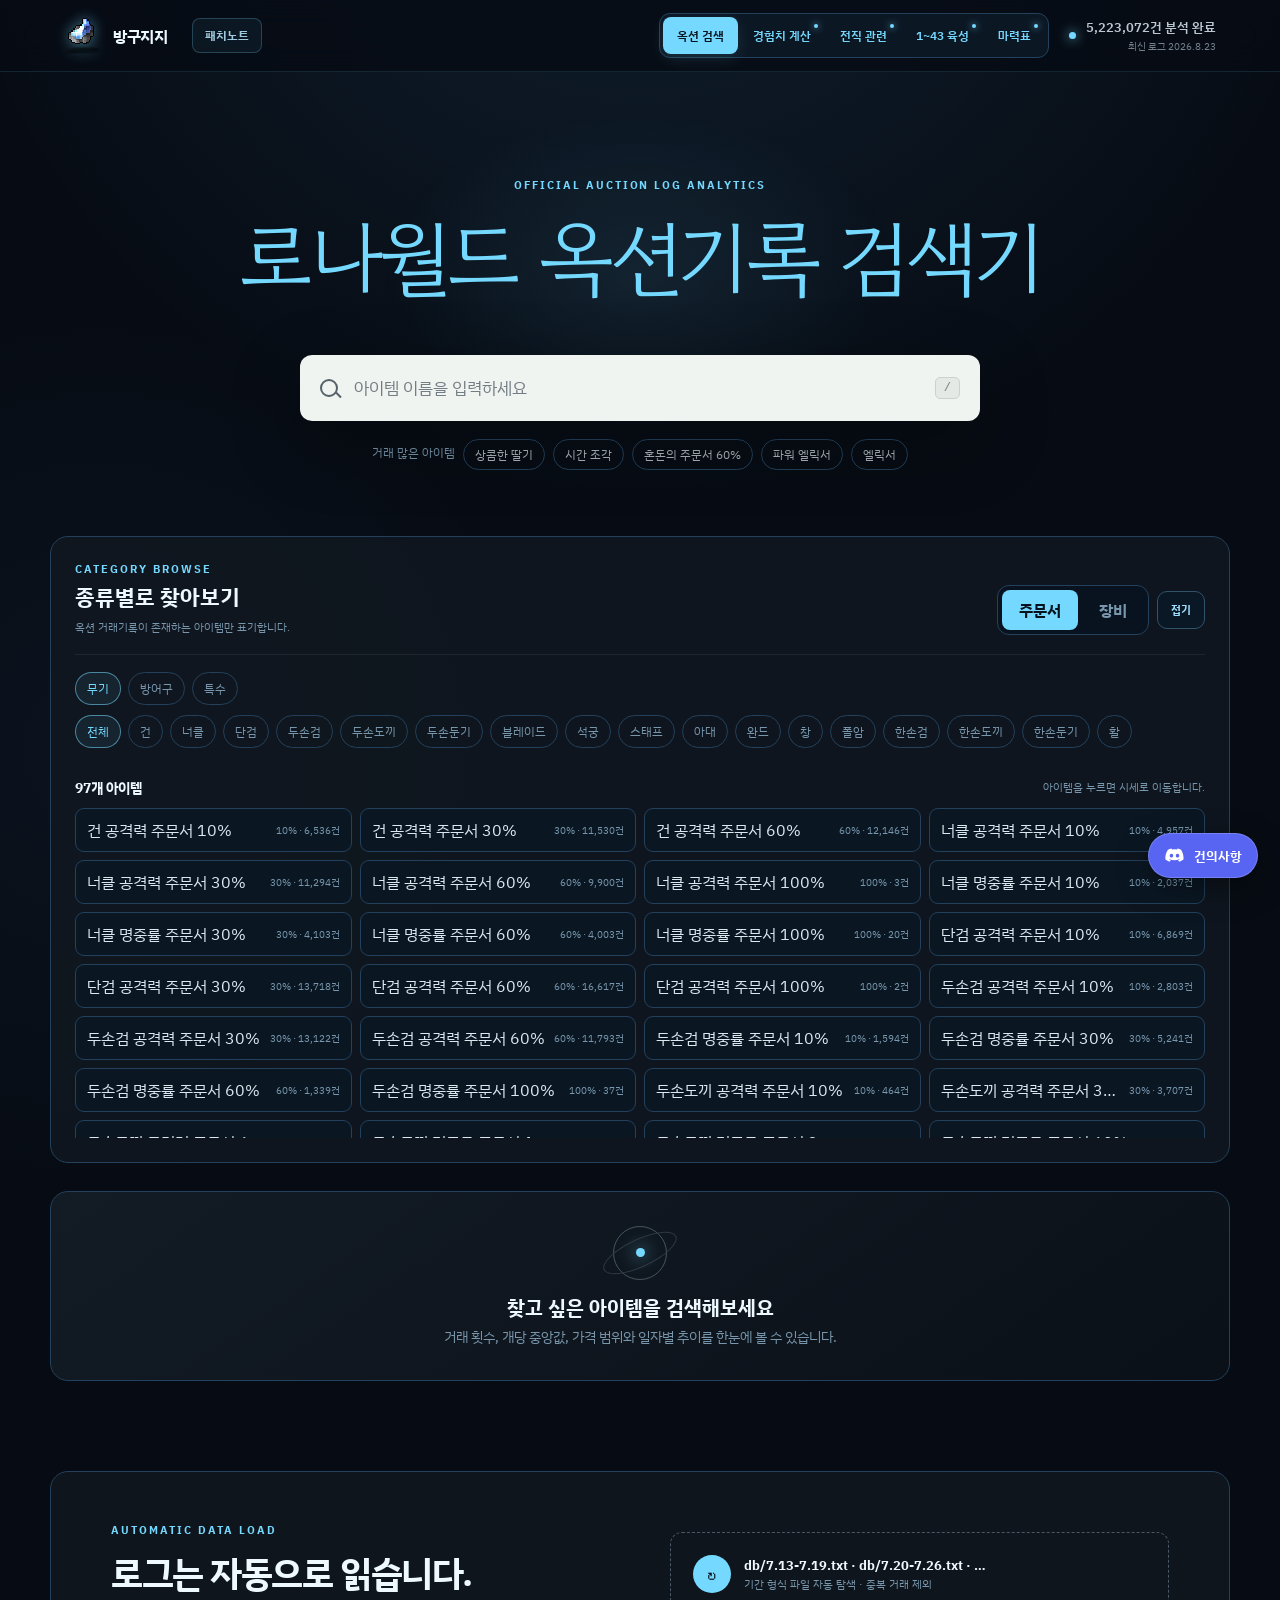
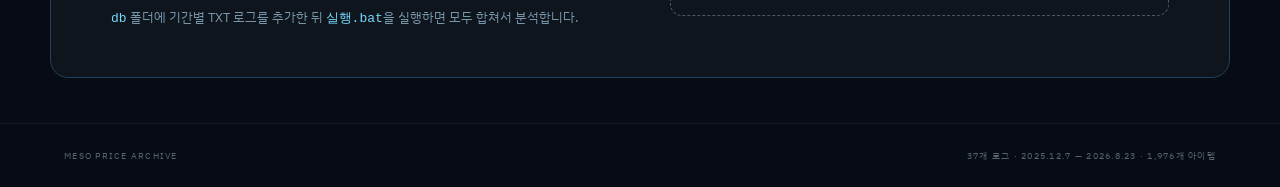
==== index.html @ f8b511a6 "Optimize auction UI for mobile" ====
﻿<!doctype html>
<html lang="ko">
  <head>
    <!-- Google tag (gtag.js) -->
    <script async src="https://www.googletagmanager.com/gtag/js?id=G-NYNKXT0ZE3"></script>
    <script>
      window.dataLayer = window.dataLayer || [];
      function gtag(){dataLayer.push(arguments);}
      gtag('js', new Date());
      gtag('config', 'G-NYNKXT0ZE3');
    </script>
    <meta charset="UTF-8" />
    <meta name="viewport" content="width=device-width, initial-scale=1.0" />
    <meta name="theme-color" content="#070c14" />
    <meta
      name="description"
      content="방구지지는 로나월드 공식 옥션 로그를 기반으로 아이템별 평균 시세, 거래량, 옵션별 거래 기록을 검색하는 로나월드 옥션 검색기입니다."
    />
    <title>방구지지 - 로나월드 옥션 시세 검색기</title>
    <link rel="canonical" href="https://rona-gg.com/" />
    <meta name="robots" content="index, follow" />
    <meta property="og:locale" content="ko_KR" />
    <meta property="og:type" content="website" />
    <meta property="og:site_name" content="방구지지" />
    <meta property="og:title" content="방구지지 - 로나월드 옥션 시세 검색기" />
    <meta property="og:description" content="로나월드 공식 옥션 로그 기반 아이템 시세·거래량·옵션별 거래 기록 검색" />
    <meta property="og:url" content="https://rona-gg.com/" />
    <meta property="og:image" content="https://rona-gg.com/assets/time-shard.png" />
    <meta name="twitter:card" content="summary" />
    <script type="application/ld+json">
      {"@context":"https://schema.org","@type":"WebSite","name":"방구지지","alternateName":"로나월드 옥션 검색기","url":"https://rona-gg.com/","description":"로나월드 공식 옥션 로그 기반 아이템 시세 및 거래 기록 검색기","inLanguage":"ko-KR"}
    </script>
    <link rel="icon" type="image/png" href="assets/time-shard.png" />
    <link rel="preconnect" href="https://fonts.googleapis.com" />
    <link rel="preconnect" href="https://fonts.gstatic.com" crossorigin />
    <link
      href="https://fonts.googleapis.com/css2?family=Gowun+Dodum&family=IBM+Plex+Sans+KR:wght@400;500;600;700&display=swap"
      rel="stylesheet"
    />
    <link rel="stylesheet" href="styles.css?v=20260828-2" />
    <link rel="stylesheet" href="mobile.css?v=20260828-1" />
  </head>
  <body>
    <header class="topbar">
      <a class="brand" href="./" aria-label="로나옥션검색기 홈">
        <span class="brand-mark"><img src="assets/time-shard.png" alt="시간조각" /></span>
        <span>방구지지</span>
      </a>
      <button class="mobile-menu-button" type="button" aria-label="메뉴 열기" aria-controls="mobileDrawer" aria-expanded="false">
        <span></span><span></span><span></span>
      </button>
      <a class="patch-link" href="patchnotes.html">패치노트</a>
      <div class="header-actions">
        <nav class="site-tabs" aria-label="주요 메뉴">
          <a class="header-link active" href="./" aria-current="page">옥션 검색</a>
          <a class="header-link featured" href="exp.html">경험치 계산</a>
          <a class="header-link featured" href="job.html">전직 관련</a>
          <a class="header-link featured" href="guide.html">1~43 육성</a>
          <a class="header-link featured" href="magic.html">마력표</a>
        </nav>
        <div class="data-status">
          <span class="status-dot"></span>
          <span class="status-copy">
            <strong id="headerStatus">데이터 준비 중</strong>
            <small id="headerLatest">최신 로그 확인 중</small>
          </span>
        </div>
      </div>
    </header>

    <div id="mobileMenuBackdrop" class="mobile-menu-backdrop" hidden></div>
    <aside id="mobileDrawer" class="mobile-drawer" aria-label="모바일 메뉴" aria-hidden="true">
      <div class="mobile-drawer-head">
        <a class="brand" href="./"><span class="brand-mark"><img src="assets/time-shard.png" alt="" /></span><span>방구지지</span></a>
        <button class="mobile-menu-close" type="button" aria-label="메뉴 닫기">×</button>
      </div>
      <nav class="mobile-drawer-nav" aria-label="주요 메뉴">
        <a class="active" href="./">옥션 검색</a>
        <a href="exp.html">경험치 계산</a>
        <a href="job.html">전직 관련</a>
        <a href="guide.html">1~43 육성</a>
        <a href="magic.html">마력표</a>
        <a href="patchnotes.html">패치노트</a>
      </nav>
    </aside>

    <main>
      <section class="hero">
        <p class="eyebrow">OFFICIAL AUCTION LOG ANALYTICS</p>
        <h1><em class="desktop-hero-title">로나월드 옥션기록 검색기</em><em class="mobile-hero-title">로나월드<br />옥션기록</em></h1>
        <div class="mobile-data-status" aria-live="polite">
          <span id="mobileHeaderStatus">데이터 준비 중</span>
          <i aria-hidden="true"></i>
          <span id="mobileHeaderLatest">최신 로그 확인 중</span>
        </div>
        <div class="search-shell">
          <label class="sr-only" for="searchInput">아이템 이름 검색</label>
          <span class="search-icon" aria-hidden="true"></span>
          <input
            id="searchInput"
            type="search"
            autocomplete="off"
            placeholder="아이템 이름을 입력하세요"
            disabled
          />
          <kbd>/</kbd>
          <div id="suggestions" class="suggestions" hidden></div>
        </div>

        <div id="popular" class="popular"></div>
      </section>

      <section id="catalogPanel" class="catalog-panel" hidden>
        <div class="catalog-heading">
          <div>
            <p class="eyebrow">CATEGORY BROWSE</p>
            <h2>종류별로 찾아보기</h2>
            <p class="catalog-source">옥션 거래기록이 존재하는 아이템만 표기합니다.</p>
          </div>
          <div class="catalog-heading-actions">
            <div class="catalog-tabs" role="tablist" aria-label="아이템 종류">
              <button type="button" class="active" data-catalog-mode="scroll" role="tab" aria-selected="true">주문서</button>
              <button type="button" data-catalog-mode="equipment" role="tab" aria-selected="false">장비</button>
            </div>
            <button id="catalogToggle" class="catalog-toggle" type="button" aria-expanded="true" aria-controls="catalogBody">접기</button>
          </div>
        </div>
        <div id="catalogBody">
          <div id="catalogPrimary" class="catalog-filters" aria-label="대분류"></div>
          <div id="catalogSecondary" class="catalog-filters catalog-secondary" aria-label="소분류"></div>
          <div id="catalogLevels" class="catalog-filters catalog-levels" aria-label="레벨 구간" hidden></div>
          <div class="catalog-result-heading">
            <strong id="catalogSummary"></strong>
            <span>아이템을 누르면 시세로 이동합니다.</span>
          </div>
          <div id="catalogItems" class="catalog-items"></div>
        </div>
      </section>

      <section id="emptyState" class="empty-panel">
        <div class="empty-orbit"><span></span></div>
        <h2>찾고 싶은 아이템을 검색해보세요</h2>
        <p>거래 횟수, 개당 중앙값, 가격 범위와 일자별 추이를 한눈에 볼 수 있습니다.</p>
      </section>

      <section id="result" class="result" hidden>
        <div id="resultStickySentinel" class="result-sticky-sentinel" aria-hidden="true"></div>
        <div class="result-heading">
          <div class="result-identity">
            <div id="itemIconWrap" class="item-icon-wrap" hidden>
              <img id="itemIcon" alt="" width="64" height="64" />
            </div>
            <div>
              <p class="eyebrow">SEARCH RESULT</p>
              <div class="result-title-row">
                <h2 id="itemName"></h2>
                <div id="itemInfo" class="item-info" hidden>
                  <button id="itemInfoButton" class="item-info-button" type="button" aria-expanded="false" aria-describedby="itemInfoTooltip">
                    정보 <span aria-hidden="true">ⓘ</span>
                  </button>
                  <article id="itemInfoTooltip" class="item-info-tooltip" role="tooltip"></article>
                </div>
              </div>
            </div>
          </div>
          <div class="sticky-search" role="search">
            <span class="search-icon" aria-hidden="true"></span>
            <input id="stickySearchInput" type="search" autocomplete="off" placeholder="다른 아이템 검색" aria-label="다른 아이템 검색" />
            <div id="stickySuggestions" class="sticky-suggestions" hidden></div>
          </div>
          <button id="copyButton" class="ghost-button" type="button">링크 복사</button>
        </div>

        <div class="stats-grid">
          <article class="stat-card featured">
            <span>최근 1주일 평균가</span>
            <div class="stat-value-row">
              <strong id="medianPrice">—</strong>
              <small id="weeklyComparison" class="comparison-badge" hidden></small>
            </div>
            <small>최근 7일 총 거래금액 ÷ 총수량<br />실제 수량을 반영한 개당 평균가</small>
          </article>
          <article class="stat-card">
            <span>전체 기간 평균가</span>
            <strong id="averagePrice">—</strong>
            <small id="averagePeriod">전체 로그 기간</small>
          </article>
          <article class="stat-card">
            <span>최저 — 최고</span>
            <strong id="priceRange">—</strong>
            <small>메소</small>
          </article>
          <article class="stat-card">
            <span>거래 기록</span>
            <strong id="tradeCount">—</strong>
            <small id="quantityTotal">—</small>
          </article>
          <article class="stat-card">
            <span>일평균 거래건수</span>
            <strong id="dailyAverage">—</strong>
            <small>최근 7일 기준</small>
          </article>
        </div>

        <article id="optionPanel" class="panel option-panel" hidden>
          <div class="panel-heading">
            <div>
              <h3>장비 옵션 필터</h3>
              <p>합마력·합공격력은 정확히 일치하거나 입력값 이상인 거래만 볼 수 있습니다.</p>
            </div>
            <button id="resetFilters" class="text-button" type="button">필터 초기화</button>
          </div>
          <div id="optionFilters" class="option-filters"></div>
          <p id="filterSummary" class="filter-summary"></p>
        </article>

        <div class="content-grid">
          <article id="chartPanel" class="panel chart-panel">
            <div class="panel-heading">
              <div>
                <h3>일자별 시세</h3>
                <div class="chart-legend">
                  <span class="price-legend">개당 중앙값</span>
                  <span class="count-legend">거래건수</span>
                </div>
              </div>
              <button id="chartToggle" class="text-button chart-toggle" type="button" aria-expanded="true" aria-controls="chartContent">접기</button>
            </div>
            <div id="chartContent" class="chart-content">
              <div class="chart-unit-label">가격 · 거래건수</div>
              <div class="chart-wrap">
                <canvas id="priceChart" aria-label="일자별 가격 추이 차트"></canvas>
                <div id="chartTooltip" class="chart-tooltip" hidden></div>
              </div>
            </div>
          </article>

          <article class="panel distribution-panel">
            <div class="panel-heading">
              <div>
                <h3>가격 분포</h3>
                <p>개당가 구간별 거래 수</p>
              </div>
            </div>
            <div id="distribution" class="distribution"></div>
          </article>
        </div>

        <article class="panel trades-panel">
          <div class="panel-heading">
            <div>
              <h3>최근 거래</h3>
              <p id="tradesCaption">최신 기록 50건</p>
            </div>
            <div class="trade-controls">
              <label class="sort-control">
                <span class="sr-only">거래내역 정렬</span>
                <select id="sortSelect" aria-label="거래내역 정렬">
                  <option value="newest">최신순</option>
                  <option value="oldest">오래된순</option>
                  <option value="price-high">가격 높은순</option>
                  <option value="price-low">가격 낮은순</option>
                </select>
              </label>
              <button id="unitToggle" class="unit-toggle" type="button" aria-pressed="false">한글 단위 OFF</button>
            </div>
          </div>
          <div class="table-wrap">
            <table>
              <thead>
                <tr><th>거래 시각</th><th>옵션</th><th>수량</th><th>총액</th><th>개당가</th></tr>
              </thead>
              <tbody id="tradeRows"></tbody>
            </table>
          </div>
          <nav id="tradePagination" class="trade-pagination" aria-label="거래내역 페이지" hidden></nav>
        </article>
      </section>

      <section class="upload-section">
        <div>
          <p class="eyebrow">AUTOMATIC DATA LOAD</p>
          <h2>로그는 자동으로 읽습니다.</h2>
          <p><code>db</code> 폴더에 기간별 TXT 로그를 추가한 뒤 <code>실행.bat</code>을 실행하면 모두 합쳐서 분석합니다.</p>
        </div>
        <div class="drop-zone static-log">
          <span class="upload-arrow">↻</span>
          <strong>db/7.13-7.19.txt · db/7.20-7.26.txt · …</strong>
          <small>기간 형식 파일 자동 탐색 · 중복 거래 제외</small>
        </div>
      </section>
    </main>

    <footer>
      <span>MESO PRICE ARCHIVE</span>
      <span id="footerMeta">공식 배포 로그 기반</span>
    </footer>

    <a class="discord-feedback" href="https://discord.com/users/681501120212107319" target="_blank" rel="noopener noreferrer" aria-label="디스코드로 건의사항 보내기">
      <svg viewBox="0 0 24 24" aria-hidden="true">
        <path d="M19.5 5.34A16.3 16.3 0 0 0 15.44 4l-.5 1.02a15.1 15.1 0 0 0-5.86 0L8.56 4A16.4 16.4 0 0 0 4.5 5.35C1.94 9.2 1.25 12.95 1.6 16.65a16.5 16.5 0 0 0 4.98 2.52l1.2-1.65a10.6 10.6 0 0 1-1.88-.9l.46-.36c3.63 1.68 7.56 1.68 11.15 0l.47.36c-.6.36-1.23.66-1.88.9l1.2 1.65a16.4 16.4 0 0 0 4.98-2.52c.42-4.29-.73-8-2.78-11.31ZM8.52 14.4c-1.09 0-1.98-1-1.98-2.22 0-1.23.87-2.23 1.98-2.23 1.12 0 2 1.01 1.98 2.23 0 1.22-.88 2.22-1.98 2.22Zm6.96 0c-1.09 0-1.98-1-1.98-2.22 0-1.23.87-2.23 1.98-2.23 1.12 0 2 1.01 1.98 2.23 0 1.22-.86 2.22-1.98 2.22Z"/>
      </svg>
      <span>건의사항</span>
    </a>

    <div id="toast" class="toast" role="status" aria-live="polite"></div>
    <script src="app.js?v=20260828-5"></script>
  </body>
</html>
---- styles.css ----
﻿:root {
  --bg: #070c14;
  --surface: #0c1724;
  --surface-2: #112337;
  --line: #23415c;
  --muted: #7897ad;
  --text: #eef8ff;
  --accent: #75d9ff;
  --accent-soft: rgba(117, 217, 255, 0.12);
  --orange: #ff9a62;
  font-family: "IBM Plex Sans KR", sans-serif;
  color: var(--text);
  background: var(--bg);
}

* { box-sizing: border-box; }
html { scroll-behavior: smooth; }
body {
  margin: 0;
  min-width: 320px;
  color: var(--text);
  background:
    radial-gradient(circle at 50% -12%, rgba(87, 181, 255, .12), transparent 34%),
    radial-gradient(circle at 8% 42%, rgba(72, 133, 205, .055), transparent 28%),
    var(--bg);
}
button, input { font: inherit; }
button { color: inherit; }
.sr-only { position: absolute; width: 1px; height: 1px; padding: 0; margin: -1px; overflow: hidden; clip: rect(0,0,0,0); white-space: nowrap; border: 0; }

.topbar {
  height: 72px;
  display: flex;
  align-items: center;
  justify-content: space-between;
  padding: 0 clamp(24px, 5vw, 72px);
  border-bottom: 1px solid rgba(117,217,255,.12);
  background: rgba(7,12,20,.82);
  backdrop-filter: blur(14px);
}
.brand { display: flex; gap: 11px; align-items: center; color: inherit; text-decoration: none; font-weight: 700; letter-spacing: -.02em; }
.brand-mark { display: grid; place-items: center; width: 38px; height: 38px; }
.brand-mark img { display: block; width: 36px; height: 36px; object-fit: contain; image-rendering: pixelated; filter: drop-shadow(0 0 7px rgba(117,217,255,.48)); }
.patch-link { margin-right: auto; margin-left: 24px; padding: 8px 12px; color: #9fc9dc; border: 1px solid rgba(117,217,255,.24); border-radius: 8px; background: rgba(117,217,255,.055); text-decoration: none; font-size: 12px; font-weight: 700; transition: .18s ease; }
.patch-link:hover, .patch-link.active { color: #06131d; border-color: var(--accent); background: var(--accent); box-shadow: 0 0 18px rgba(117,217,255,.14); }
.header-actions { display: flex; align-items: center; gap: 20px; }
.site-tabs { display: flex; align-items: center; gap: 3px; padding: 4px; background: #0c1724; border: 1px solid var(--line); border-radius: 11px; }
.header-link { position: relative; padding: 9px 13px; color: #9ba8b2; border-radius: 7px; text-decoration: none; font-size: 12px; font-weight: 600; transition: .18s ease; }
.header-link:hover { color: var(--text); background: #1a242d; }
.header-link.active { color: #06131d; background: var(--accent); box-shadow: 0 0 0 1px var(--accent), 0 5px 16px rgba(117,217,255,.14); }
.header-link.featured:not(.active) { color: var(--accent); }
.header-link.featured:not(.active)::after { content: ""; position: absolute; top: 6px; right: 6px; width: 4px; height: 4px; background: var(--accent); border-radius: 50%; box-shadow: 0 0 7px var(--accent); }
.data-status { display: flex; gap: 10px; align-items: center; color: var(--muted); font-size: 13px; }
.status-dot { width: 7px; height: 7px; background: var(--accent); border-radius: 50%; box-shadow: 0 0 12px var(--accent); }
.status-copy { display: flex; flex-direction: column; gap: 3px; text-align: right; }
.status-copy strong { color: #bdc7cf; font-size: 13px; font-weight: 600; }
.status-copy small { color: #75828d; font-size: 10px; }

main { width: min(1180px, calc(100% - 40px)); margin: 0 auto; }
.hero { position: relative; padding: 105px 0 84px; text-align: center; }
.hero::before {
  content: "";
  position: absolute;
  width: 540px; height: 340px;
  left: 50%; top: 30px;
  transform: translateX(-50%);
  background: radial-gradient(ellipse, rgba(117,217,255,.085), transparent 68%);
  pointer-events: none;
}
.eyebrow { margin: 0 0 18px; color: var(--accent); font-size: 11px; font-weight: 700; letter-spacing: .18em; }
h1 { position: relative; margin: 0; font-family: "Gowun Dodum", sans-serif; font-size: clamp(46px, 7vw, 82px); font-weight: 400; line-height: 1.12; letter-spacing: -.055em; }
h1 em { color: var(--accent); font-style: normal; }
.hero-copy { margin: 27px 0 36px; color: #a6b0b9; font-size: 16px; line-height: 1.8; }
.search-shell { position: relative; display: flex; align-items: center; width: min(680px, 100%); height: 66px; margin: 52px auto 0; padding: 0 18px; background: #f0f4f1; border: 2px solid transparent; border-radius: 12px; box-shadow: 0 22px 70px rgba(0,0,0,.3); z-index: 4; }
.search-shell:focus-within { border-color: var(--accent); }
.search-icon { width: 18px; height: 18px; margin-right: 14px; border: 2px solid #56616a; border-radius: 50%; }
.search-icon::after { content:""; display:block; width: 7px; height:2px; background:#56616a; transform: translate(13px,13px) rotate(45deg); }
.search-shell input { flex: 1; min-width: 0; border: 0; outline: 0; background: transparent; color: #10161c; font-size: 17px; }
.search-shell input::placeholder { color: #737d84; }
kbd { padding: 3px 8px; border: 1px solid #cbd1ce; border-radius: 5px; color: #778079; background: #e4e9e5; font-size: 12px; }
.suggestions { position: absolute; top: 72px; left: 0; right: 0; padding: 8px; max-height: 330px; overflow-y: auto; text-align: left; color: var(--text); background: #102235; border: 1px solid var(--line); border-radius: 12px; box-shadow: 0 24px 50px rgba(0,0,0,.45); }
.suggestion { display: flex; align-items: center; justify-content: space-between; width: 100%; padding: 13px 14px; border: 0; border-radius: 8px; background: transparent; text-align: left; cursor: pointer; }
.suggestion:hover, .suggestion.active { color: #06131d; background: var(--accent); }
.suggestion small { color: var(--muted); }
.suggestion:hover small, .suggestion.active small { color: #315469; }
.popular { display: flex; justify-content: center; flex-wrap: wrap; gap: 8px; margin-top: 18px; }
.popular span { color: var(--muted); font-size: 12px; line-height: 28px; }
.chip { padding: 6px 11px; border: 1px solid var(--line); border-radius: 99px; color: #aeb7bf; background: transparent; font-size: 12px; cursor: pointer; }
.chip:hover { border-color: #596876; color: var(--text); }
.catalog-panel { margin: -18px 0 28px; padding: 24px; border: 1px solid var(--line); border-radius: 18px; background: rgba(16,24,32,.82); }
.catalog-panel[hidden] { display: none; }
.catalog-heading { display: flex; align-items: end; justify-content: space-between; gap: 18px; }
.catalog-heading .eyebrow { margin: 0 0 5px; }
.catalog-heading h2 { margin: 0; font-size: 22px; }
.catalog-heading-actions { display: flex; align-items: center; gap: 8px; }
.catalog-source { margin: 7px 0 0; color: var(--muted); font-size: 11px; }
.catalog-source a { color: #aeb8c2; }
.catalog-source a:hover { color: var(--accent); }
.catalog-tabs { display: inline-flex; gap: 4px; padding: 4px; border: 1px solid var(--line); border-radius: 12px; background: #08131f; }
.catalog-tabs button, .catalog-filters button { color: var(--muted); background: transparent; border: 1px solid transparent; cursor: pointer; }
.catalog-tabs button { padding: 8px 16px; border-radius: 8px; font-weight: 700; }
.catalog-tabs button.active { color: #06131d; background: var(--accent); }
.catalog-toggle { padding: 10px 13px; color: #9fdfff; border: 1px solid #31536b; border-radius: 10px; background: #091824; cursor: pointer; font-size: 11px; font-weight: 800; }
.catalog-toggle:hover { color: #06131d; border-color: var(--accent); background: var(--accent); }
#catalogBody[hidden] { display: none; }
.catalog-filters { display: flex; flex-wrap: wrap; gap: 7px; margin-top: 19px; padding-top: 17px; border-top: 1px solid rgba(255,255,255,.07); }
.catalog-secondary, .catalog-levels { margin-top: 10px; padding-top: 0; border-top: 0; }
.catalog-filters button { padding: 7px 11px; border-color: var(--line); border-radius: 999px; font-size: 12px; }
.catalog-filters button:hover, .catalog-filters button.active { color: var(--accent); border-color: rgba(117,217,255,.55); background: rgba(117,217,255,.07); }

#catalogLevels button[data-catalog-value="120"] {
  color: #ffd166;
  border-color: rgba(255, 209, 102, .72);
  background: rgba(255, 209, 102, .1);
  box-shadow: 0 0 18px rgba(255, 209, 102, .08);
  font-weight: 700;
}
#catalogLevels button[data-catalog-value="120"]:hover,
#catalogLevels button[data-catalog-value="120"].active {
  color: #08111c;
  border-color: #ffd166;
  background: #ffd166;
  box-shadow: 0 0 22px rgba(255, 209, 102, .22);
}
.catalog-result-heading { display: flex; align-items: center; justify-content: space-between; gap: 12px; margin-top: 20px; }
.catalog-result-heading strong { font-size: 14px; }
.catalog-result-heading span { color: var(--muted); font-size: 11px; }
.catalog-items { display: grid; grid-template-columns: repeat(4, minmax(0, 1fr)); gap: 8px; max-height: 330px; margin-top: 11px; overflow-y: auto; }
.catalog-item { display: flex; align-items: center; justify-content: space-between; gap: 8px; min-width: 0; padding: 10px 11px; color: #dce7ef; background: #0a1723; border: 1px solid var(--line); border-radius: 9px; text-align: left; cursor: pointer; }
.catalog-item:hover { color: var(--accent); border-color: #465667; }
.catalog-item span { overflow: hidden; text-overflow: ellipsis; white-space: nowrap; }
.catalog-item small { flex: 0 0 auto; color: var(--muted); font-size: 10px; }

.empty-panel { position: relative; display: flex; flex-direction: column; align-items: center; justify-content: center; min-height: 190px; padding: 28px; overflow: hidden; text-align: center; border: 1px solid var(--line); border-radius: 18px; background: linear-gradient(145deg, rgba(23,33,43,.72), rgba(15,21,28,.5)); }
.empty-panel[hidden] { display: none; }
.empty-panel h2 { margin: 14px 0 6px; font-size: 20px; }
.empty-panel p { margin: 0; color: var(--muted); font-size: 14px; }
.empty-orbit { display: grid; place-items: center; width: 54px; height: 54px; border: 1px solid #465360; border-radius: 50%; }
.empty-orbit::before { content:""; position:absolute; width: 78px; height: 26px; border: 1px solid #2e3944; border-radius: 50%; transform: rotate(-25deg); }
.empty-orbit span { width: 9px; height: 9px; border-radius: 50%; background: var(--accent); box-shadow: 0 0 18px var(--accent); }

.result { padding-top: 15px; }
.result-sticky-sentinel { width: 1px; height: 1px; }
.result-heading { position: sticky; z-index: 24; top: 0; display: flex; align-items: center; justify-content: space-between; margin: 0 -18px 24px; padding: 14px 18px; border-bottom: 1px solid rgba(117,217,255,.2); background: rgba(7,12,20,.94); box-shadow: 0 12px 26px rgba(0,0,0,.22); backdrop-filter: blur(16px); }
.result-identity { display: flex; align-items: center; gap: 16px; min-width: 0; }
.item-icon-wrap { flex: 0 0 auto; width: 76px; height: 76px; padding: 6px; border: 1px solid var(--line); border-radius: 14px; background: radial-gradient(circle, rgba(117,217,255,.1), transparent 68%), var(--surface); }
.item-icon-wrap img { display: block; width: 100%; height: 100%; image-rendering: pixelated; object-fit: contain; }
.result-heading .eyebrow { margin-bottom: 8px; }
.result-title-row { display: flex; align-items: center; gap: 13px; min-width: 0; }
.result-heading h2 { margin: 0; font-size: clamp(28px, 4vw, 42px); letter-spacing: -.04em; }
.sticky-search { position: relative; display: none; flex: 1 1 360px; max-width: 390px; height: 42px; margin-left: auto; padding: 0 15px; align-items: center; gap: 11px; border: 1px solid #31536b; border-radius: 10px; background: #f3f6f5; }
.result-heading.is-stuck .sticky-search { display: flex; margin-right: 16px; }
.sticky-search .search-icon { flex: 0 0 auto; border-color: #526572; }
.sticky-search input { width: 100%; min-width: 0; color: #111b22; border: 0; outline: 0; background: transparent; font-size: 14px; font-weight: 600; }
.sticky-search input::placeholder { color: #6d7b84; }
.sticky-suggestions { position: absolute; z-index: 40; top: calc(100% + 7px); right: 0; left: 0; overflow: hidden; border: 1px solid #31536b; border-radius: 10px; background: #0b1723; box-shadow: 0 18px 40px rgba(0,0,0,.45); }
.sticky-suggestions .suggestion { width: 100%; }
.item-info { position: relative; flex: 0 0 auto; }
.item-info-button { display: inline-flex; align-items: center; gap: 5px; padding: 7px 10px; border: 1px solid #344451; border-radius: 999px; color: #9fb0bc; background: #111a22; cursor: help; font: inherit; font-size: 11px; font-weight: 700; }
.item-info-button span { color: var(--accent); font-size: 13px; }
.item-info-button:hover, .item-info-button:focus-visible, .item-info.is-open .item-info-button { border-color: rgba(117,217,255,.65); color: #f2f6f8; outline: none; background: rgba(117,217,255,.08); }
.item-info-tooltip { position: absolute; z-index: 30; top: calc(100% + 12px); left: 0; width: min(330px, calc(100vw - 42px)); padding: 18px; border: 1px solid #3a4a56; border-radius: 14px; color: #ecf2f5; background: linear-gradient(155deg, #17232d, #0b1926 72%); box-shadow: 0 22px 55px rgba(0,0,0,.55), inset 0 1px rgba(255,255,255,.04); opacity: 0; visibility: hidden; transform: translateY(-4px); transition: opacity .16s ease, transform .16s ease, visibility .16s; pointer-events: none; }
.item-info-tooltip::before { content: ""; position: absolute; top: -7px; left: 22px; width: 12px; height: 12px; border-left: 1px solid #3a4a56; border-top: 1px solid #3a4a56; background: #17232d; transform: rotate(45deg); }
.item-info:hover .item-info-tooltip, .item-info:focus-within .item-info-tooltip, .item-info.is-open .item-info-tooltip { opacity: 1; visibility: visible; transform: translateY(0); pointer-events: auto; }
.item-tooltip-head { display: flex; align-items: start; justify-content: space-between; gap: 12px; padding-bottom: 14px; }
.item-tooltip-head small { display: block; margin-bottom: 5px; color: var(--accent); font-size: 9px; font-weight: 800; letter-spacing: .14em; }
.item-tooltip-head strong { display: block; font-size: 18px; line-height: 1.25; }
.item-tooltip-level { padding: 4px 7px; border-radius: 6px; color: #091015; background: var(--accent); font-size: 11px; font-weight: 900; white-space: nowrap; }
.item-info-tooltip dl { margin: 0; }
.item-info-tooltip dl > div { display: flex; align-items: center; justify-content: space-between; gap: 18px; padding: 5px 0; }
.item-info-tooltip dt { color: #82919c; font-size: 12px; }
.item-info-tooltip dd { margin: 0; color: #e9eef1; font-size: 12px; font-weight: 700; text-align: right; }
.item-tooltip-divider { display: flex; align-items: center; gap: 10px; margin: 11px 0 6px; color: #b9c5cc; font-size: 10px; font-weight: 800; }
.item-tooltip-divider::before, .item-tooltip-divider::after { content: ""; height: 1px; background: #2b3944; }
.item-tooltip-divider::before { width: 10px; }
.item-tooltip-divider::after { flex: 1; }
.item-tooltip-stats dd { color: var(--accent); }
.item-tooltip-empty { margin: 10px 0; color: #81909a; font-size: 12px; }
.item-tooltip-source { margin: 13px 0 0; padding-top: 11px; border-top: 1px solid #26343e; color: #64737e; font-size: 9px; line-height: 1.45; }
.ghost-button, .text-button { border: 0; background: transparent; cursor: pointer; }
.ghost-button { display: inline-flex; align-items: center; justify-content: center; min-height: 42px; padding: 0 14px; border: 1px solid var(--line); border-radius: 8px; color: #bac3ca; font-size: 12px; }
.ghost-button:hover { border-color: var(--accent); color: var(--accent); }
.stats-grid { display: grid; grid-template-columns: repeat(5, 1fr); gap: 12px; }
.stat-card { min-width: 0; padding: 22px; border: 1px solid var(--line); border-radius: 14px; background: var(--surface); }
.stat-card span { display: block; margin-bottom: 17px; color: var(--muted); font-size: 12px; }
.stat-card strong { display: block; overflow: hidden; text-overflow: ellipsis; font-size: clamp(19px, 2.4vw, 30px); letter-spacing: -.045em; white-space: nowrap; }
.stat-card small { display: block; margin-top: 5px; color: #65717c; font-size: 11px; line-height: 1.45; }
.stat-value-row { min-width: 0; }
.stat-value-row .comparison-badge { display: inline-block; margin: 6px 0 0; padding: 4px 7px; border-radius: 6px; font-size: 10px; font-weight: 700; white-space: nowrap; }
.comparison-badge.up { color: #ff705a; background: rgba(255, 112, 90, .12); }
.comparison-badge.down { color: #55aaff; background: rgba(80, 160, 255, .12); }
.comparison-badge.same { color: #aeb7bf; background: rgba(174, 183, 191, .1); }
.stat-card.featured { border-color: rgba(117,217,255,.33); background: var(--accent-soft); }
.stat-card.featured strong { color: var(--accent); }
.content-grid { display: grid; grid-template-columns: 1.75fr 1fr; gap: 12px; margin-top: 12px; }
.panel { border: 1px solid var(--line); border-radius: 14px; background: var(--surface); }
.option-panel { margin-top: 12px; padding: 23px; }
.option-filters { display: grid; grid-template-columns: repeat(4, minmax(0, 1fr)); gap: 12px; margin-top: 22px; }
.option-filter { padding: 13px; border: 1px solid var(--line); border-radius: 10px; background: #0b1926; }
.option-filter > span { display: block; margin-bottom: 9px; color: #c7d0d6; font-size: 11px; font-weight: 600; }
.derived-option-filter { border-color: rgba(117,217,255,.25); background: rgba(117,217,255,.035); }
.derived-filter-title { min-height: 29px; }
.derived-filter-title b { margin-right: 6px; color: var(--accent); }
.derived-filter-title select { height: 27px; margin-right: 5px; padding: 0 24px 0 8px; color: #e4ebef; background: #11263a; border: 1px solid #34434f; border-radius: 6px; outline: none; font-size: 11px; }
.derived-filter-title select:focus { border-color: var(--accent); }
.derived-option-filter small { color: #84929c; font-weight: 400; }
.derived-filter-input { display: grid !important; grid-template-columns: minmax(0, 1fr) auto; gap: 7px; margin-bottom: 0 !important; }
.derived-filter-input input { width: 100%; min-width: 0; padding: 8px; color: var(--text); background: #11263a; border: 1px solid #2b3843; border-radius: 6px; outline: none; font-size: 12px; }
.derived-filter-input input:focus { border-color: var(--accent); }
.derived-mode-toggle { min-width: 82px; padding: 0 9px; color: #aeb8c0; background: #11263a; border: 1px solid #34434f; border-radius: 6px; font-size: 10px; font-weight: 700; cursor: pointer; }
.derived-mode-toggle[aria-pressed="true"] { color: #06131d; border-color: var(--accent); background: var(--accent); }
.range-inputs { display: grid; grid-template-columns: 1fr auto 1fr; gap: 7px; align-items: center; }
.range-inputs span { color: #5f6b75; font-size: 10px; }
.range-inputs input { width: 100%; min-width: 0; padding: 8px; color: var(--text); background: #11263a; border: 1px solid #2b3843; border-radius: 6px; outline: none; font-size: 12px; }
.range-inputs input:focus { border-color: var(--accent); }
.range-inputs input::placeholder { color: #56626c; }
.filter-summary { margin: 15px 0 0; color: var(--accent); font-size: 11px; }
.chart-panel, .distribution-panel { padding: 23px; }
.panel-heading { display: flex; align-items: start; justify-content: space-between; }
.panel-heading h3 { margin: 0 0 6px; font-size: 18px; }
.panel-heading p, .unit-label { margin: 0; color: #96a3ae; font-size: 13px; }
.chart-legend { display: flex; gap: 15px; margin-top: 7px; color: #96a3ae; font-size: 12px; }
.chart-legend span { display: inline-flex; align-items: center; gap: 6px; }
.chart-legend span::before { content: ""; width: 15px; height: 3px; border-radius: 99px; background: var(--accent); }
.chart-legend .count-legend::before { background: var(--orange); }
.chart-toggle { flex: 0 0 auto; }
.chart-unit-label { margin-top: -20px; color: var(--muted); font-size: 12px; text-align: right; }
.chart-content[hidden] { display: none; }
.chart-panel.is-collapsed { align-self: start; }
.content-grid.is-chart-collapsed { grid-template-columns: 1fr; }
.distribution-panel[hidden] { display: none; }
.chart-wrap { position: relative; height: 260px; margin-top: 25px; }
#priceChart { width: 100%; height: 100%; }
.chart-tooltip { position: absolute; padding: 8px 10px; pointer-events: none; color: #06131d; background: var(--accent); border-radius: 7px; font-size: 11px; font-weight: 700; transform: translate(-50%, -115%); }
.chart-tooltip.count-tooltip { background: var(--orange); }
.distribution { display: flex; flex-direction: column; gap: 15px; margin-top: 27px; }
.dist-row { display: grid; grid-template-columns: 75px 1fr 28px; align-items: center; gap: 10px; font-size: 10px; color: var(--muted); }
.dist-track { height: 8px; overflow: hidden; background: #26313a; border-radius: 99px; }
.dist-bar { height: 100%; min-width: 3px; background: var(--orange); border-radius: inherit; }
.dist-row strong { color: #aab4bc; font-size: 10px; text-align: right; }
.trades-panel { margin-top: 12px; padding: 30px; }
.text-button { color: var(--accent); font-size: 13px; font-weight: 600; }
.trade-controls { display: flex; align-items: center; gap: 7px; }
.sort-control { position: relative; }
.sort-control::after { content: "▾"; position: absolute; top: 50%; right: 10px; color: var(--accent); font-size: 10px; transform: translateY(-50%); pointer-events: none; }
.sort-control select { height: 36px; padding: 0 29px 0 11px; color: #d8e0e5; background: #11263a; border: 1px solid var(--line); border-radius: 7px; font-size: 12px; font-weight: 600; appearance: none; cursor: pointer; }
.sort-control select:focus { outline: 1px solid var(--accent); outline-offset: 1px; }
.unit-toggle { height: 36px; padding: 0 11px; color: var(--muted); background: #11263a; border: 1px solid var(--line); border-radius: 7px; font-size: 11px; font-weight: 600; cursor: pointer; }
.unit-toggle[aria-pressed="true"] { color: #06131d; background: var(--accent); border-color: var(--accent); }
.table-wrap { margin-top: 27px; overflow-x: auto; }
table { width: 100%; min-width: 900px; border-collapse: collapse; font-size: 15px; }
th { padding: 14px 12px; color: #91a0ac; border-bottom: 1px solid var(--line); font-size: 12px; font-weight: 600; text-align: right; }
th:first-child, td:first-child { text-align: left; }
td { padding: 18px 12px; color: #d0d8de; border-bottom: 1px solid rgba(37,49,61,.8); text-align: right; }
td:last-child { color: #fff; font-size: 16px; font-weight: 700; }
.option-tags { display: flex; justify-content: flex-end; flex-wrap: wrap; gap: 6px; min-width: 300px; }
.option-tag { padding: 5px 8px; color: #d1d9df; background: #24313c; border: 1px solid #2d3d49; border-radius: 5px; font-size: 11px; font-weight: 500; white-space: nowrap; }
.no-results { padding: 30px !important; color: var(--muted) !important; text-align: center !important; }
.trade-pagination { display: flex; align-items: center; justify-content: flex-end; gap: 5px; margin-top: 18px; }
.trade-pagination[hidden] { display: none; }
.trade-pagination button { width: 28px; height: 28px; padding: 0; color: var(--accent); background: transparent; border: 0; border-radius: 5px; font-size: 17px; cursor: pointer; }
.trade-pagination button:hover:not(:disabled) { background: var(--accent-soft); }
.trade-pagination button:disabled { color: var(--muted); opacity: .3; cursor: default; }
.pagination-status { min-width: 68px; color: #b9c4cc; font-size: 12px; font-weight: 600; text-align: center; }

.upload-section { display: grid; grid-template-columns: 1fr 1fr; gap: 60px; align-items: center; margin: 90px 0 45px; padding: 50px clamp(28px, 5vw, 60px); border: 1px solid var(--line); border-radius: 18px; background: #0f151c; }
.upload-section .eyebrow { margin-bottom: 11px; }
.upload-section h2 { margin: 0 0 12px; font-size: clamp(25px, 3vw, 36px); letter-spacing: -.04em; }
.upload-section p:last-child { margin: 0; color: var(--muted); font-size: 13px; }
.drop-zone { display: grid; grid-template-columns: auto 1fr; column-gap: 13px; align-items: center; padding: 22px; border: 1px dashed #495864; border-radius: 12px; cursor: pointer; }
.drop-zone:hover, .drop-zone.dragover { border-color: var(--accent); background: var(--accent-soft); }
.drop-zone input { display: none; }
.static-log { cursor: default; }
.static-log:hover { border-color: #495864; background: transparent; }
.upload-section code { color: var(--accent); }
.upload-arrow { grid-row: 1 / 3; display: grid; place-items: center; width: 38px; height: 38px; color: #06131d; background: var(--accent); border-radius: 50%; font-size: 19px; }
.drop-zone strong { font-size: 13px; }
.drop-zone small { color: var(--muted); font-size: 11px; }
footer { display: flex; justify-content: space-between; padding: 25px clamp(24px, 5vw, 72px); color: #59646d; border-top: 1px solid rgba(255,255,255,.06); font-size: 9px; letter-spacing: .14em; }
.discord-feedback {
  position: fixed;
  right: 22px;
  bottom: 22px;
  z-index: 50;
  display: inline-flex;
  align-items: center;
  gap: 9px;
  padding: 11px 15px;
  color: #fff;
  background: #5865f2;
  border: 1px solid rgba(255,255,255,.18);
  border-radius: 999px;
  box-shadow: 0 10px 32px rgba(0,0,0,.38);
  font-size: 13px;
  font-weight: 700;
  text-decoration: none;
  transition: transform .18s ease, background .18s ease, box-shadow .18s ease;
}
.discord-feedback:hover { color: #fff; background: #6d78f5; box-shadow: 0 13px 38px rgba(88,101,242,.35); transform: translateY(-2px); }
.discord-feedback svg { width: 21px; height: 21px; fill: currentColor; }
.toast { position: fixed; left: 50%; bottom: 25px; z-index: 10; padding: 11px 16px; opacity: 0; color: #06131d; background: var(--accent); border-radius: 8px; font-size: 12px; font-weight: 700; transform: translate(-50%, 15px); transition: .25s; pointer-events: none; }
.toast.show { opacity: 1; transform: translate(-50%, 0); }

@media (max-width: 850px) {
  .hero { padding-top: 78px; }
  .stats-grid { grid-template-columns: repeat(2, 1fr); }
  .content-grid { grid-template-columns: 1fr; }
  .option-filters { grid-template-columns: repeat(2, minmax(0, 1fr)); }
  .upload-section { grid-template-columns: 1fr; gap: 28px; }
  .catalog-items { grid-template-columns: repeat(2, minmax(0, 1fr)); }
  .result-heading.is-stuck { display: grid; grid-template-columns: minmax(0,1fr) auto; gap: 10px; }
  .result-heading.is-stuck .sticky-search { grid-column: 1 / -1; grid-row: 2; width: 100%; max-width: none; margin: 0; }
}
@media (max-width: 1050px) and (min-width: 851px) {
  .stats-grid { grid-template-columns: repeat(3, 1fr); }
}
@media (max-width: 540px) {
  main { width: min(100% - 24px, 1180px); }
  .topbar { height: 62px; padding: 0 14px; }
  .brand span:last-child { display: none; }
  .patch-link { margin-left: 3px; padding: 6px 7px; font-size: 10px; }
  .header-actions { gap: 8px; }
  .site-tabs { padding: 3px; }
  .header-link { padding: 7px 6px; font-size: 10px; }
  .hero { padding: 62px 0 55px; }
  .hero-copy { font-size: 14px; }
  .desktop-only { display: none; }
  .search-shell { height: 58px; padding: 0 13px; }
  kbd { display: none; }
  .stats-grid { grid-template-columns: 1fr 1fr; }
  .stat-card { padding: 17px; }
  .stat-card strong { font-size: 19px; }
  .result-heading { align-items: center; }
  .result-title-row { align-items: flex-start; flex-direction: column; gap: 8px; }
  .item-info-tooltip { position: fixed; top: 50%; left: 50%; width: min(330px, calc(100vw - 32px)); transform: translate(-50%, calc(-50% - 5px)); }
  .item-info-tooltip::before { display: none; }
  .item-info:hover .item-info-tooltip, .item-info:focus-within .item-info-tooltip, .item-info.is-open .item-info-tooltip { transform: translate(-50%, -50%); }
  .chart-panel, .distribution-panel, .trades-panel { padding: 17px; }
  .trade-controls { align-items: stretch; flex-direction: column; }
  .sort-control select, .unit-toggle { width: 100%; }
  .trade-pagination { gap: 4px; }
  .option-panel { padding: 17px; }
  .option-filters { grid-template-columns: 1fr; }
  .upload-section { margin-top: 55px; padding: 28px 20px; }
  .catalog-panel { margin-top: -28px; padding: 17px; }
  .catalog-heading { align-items: stretch; flex-direction: column; }
  .catalog-heading-actions { align-items: stretch; flex-direction: column; }
  .catalog-tabs { align-self: stretch; }
  .catalog-tabs button { flex: 1; }
  .catalog-toggle { width: 100%; }
  .result-heading { margin-right: -12px; margin-left: -12px; padding: 12px; }
  .catalog-result-heading { align-items: flex-start; flex-direction: column; }
  .catalog-items { grid-template-columns: 1fr; max-height: 380px; }
  footer { padding: 20px 14px; }
  .discord-feedback { right: 14px; bottom: 14px; padding: 11px; }
  .discord-feedback span { display: none; }
}

/* Final mobile overrides: keep these after the legacy duplicated rules above. */
@media (max-width: 640px) {
  html, body { max-width: 100%; overflow-x: hidden; }
  body.mobile-menu-open { overflow: hidden; }
  main { width: calc(100% - 24px); }
  .topbar { height: 60px; padding: 0 14px; }
  .topbar > .brand span:last-child { display: inline; }
  .patch-link, .header-actions { display: none; }
  .hero { padding: 52px 0 44px; }
  .hero h1 { font-size: clamp(43px, 13vw, 56px); line-height: 1.15; letter-spacing: -.045em; }
  .search-shell { height: 56px; margin-top: 42px; padding: 0 14px; }
  .catalog-panel { margin: 0 0 20px; padding: 16px; }
  .result-heading { margin: 0 -12px 16px; padding: 10px 12px; gap: 9px; }
  .result-title-row { flex-direction: row; align-items: center; gap: 6px; }
  .result-heading h2 { max-width: 54vw; font-size: 23px; }
  .stats-grid { grid-template-columns: repeat(2, minmax(0, 1fr)); gap: 8px; }
  .stat-card { padding: 15px; }
  .stat-card.featured { grid-column: 1 / -1; }
  .stat-card strong { font-size: clamp(19px, 6vw, 24px); }
  .chart-panel, .distribution-panel, .trades-panel, .option-panel { padding: 16px; }
  .trade-controls { display: grid; width: 100%; grid-template-columns: 1fr 1fr; }
  .table-wrap { margin: 18px -16px 0; padding: 0 16px 7px; -webkit-overflow-scrolling: touch; }
  .upload-section { display: none; }
}

/* Mobile-first refinement */
.mobile-menu-button, .mobile-drawer, .mobile-data-status, .mobile-hero-title { display: none; }

@media (max-width: 640px) {
  html, body { max-width: 100%; overflow-x: hidden; }
  body.mobile-menu-open { overflow: hidden; }
  main { width: calc(100% - 24px); }

  .topbar { position: relative; height: 60px; padding: 0 14px; }
  .topbar > .brand span:last-child { display: inline; }
  .topbar > .brand { gap: 7px; font-size: 14px; }
  .topbar .brand-mark, .topbar .brand-mark img { width: 32px; height: 32px; }
  .patch-link, .header-actions { display: none; }
  .mobile-menu-button { display: grid; width: 42px; height: 42px; margin-left: auto; padding: 10px; place-content: center; gap: 5px; border: 1px solid var(--line); border-radius: 10px; background: #0c1724; cursor: pointer; }
  .mobile-menu-button span { display: block; width: 20px; height: 2px; border-radius: 9px; background: var(--accent); }
  .mobile-menu-backdrop { position: fixed; z-index: 80; inset: 0; background: rgba(0,0,0,.62); backdrop-filter: blur(2px); }
  .mobile-menu-backdrop[hidden] { display: none; }
  .mobile-drawer { position: fixed; z-index: 81; inset: 0 auto 0 0; display: flex; width: min(82vw, 310px); padding: 18px; flex-direction: column; background: linear-gradient(160deg, #102235, #07101a 75%); border-right: 1px solid #31536b; box-shadow: 20px 0 50px rgba(0,0,0,.48); transform: translateX(-105%); transition: transform .22s ease; }
  .mobile-drawer.is-open { transform: translateX(0); }
  .mobile-drawer-head { display: flex; align-items: center; justify-content: space-between; padding-bottom: 16px; border-bottom: 1px solid rgba(117,217,255,.17); }
  .mobile-drawer-head .brand { color: var(--text); text-decoration: none; }
  .mobile-menu-close { width: 38px; height: 38px; padding: 0; color: #9fc9dc; border: 1px solid var(--line); border-radius: 9px; background: transparent; font-size: 27px; line-height: 1; cursor: pointer; }
  .mobile-drawer-nav { display: grid; gap: 7px; padding-top: 18px; }
  .mobile-drawer-nav a { position: relative; padding: 14px 15px; color: #b8c8d3; border: 1px solid transparent; border-radius: 10px; text-decoration: none; font-size: 14px; font-weight: 700; }
  .mobile-drawer-nav a::after { content: "›"; position: absolute; right: 15px; color: #54758c; }
  .mobile-drawer-nav a.active { color: #06131d; border-color: var(--accent); background: var(--accent); }
  .mobile-drawer-nav a.active::after { color: #1b5269; }

  .hero { padding: 52px 0 44px; }
  .hero::before { width: 100%; height: 250px; top: 8px; }
  .eyebrow { margin-bottom: 13px; font-size: 9px; }
  .desktop-hero-title { display: none; }
  .mobile-hero-title { display: block; }
  .hero h1 { font-size: clamp(43px, 13vw, 56px); line-height: 1.15; letter-spacing: -.045em; }
  .mobile-data-status { display: flex; min-height: 27px; margin: 19px auto -23px; align-items: center; justify-content: center; gap: 8px; color: #7f9aac; font-size: 10px; font-weight: 600; }
  .mobile-data-status i { width: 3px; height: 3px; border-radius: 50%; background: var(--accent); box-shadow: 0 0 7px var(--accent); }
  .search-shell { height: 56px; margin-top: 42px; padding: 0 14px; border-radius: 11px; }
  .search-shell input { font-size: 15px; }
  .popular { gap: 6px; margin-top: 14px; }
  .popular span { width: 100%; line-height: 20px; }
  .chip { min-height: 34px; padding: 7px 10px; }

  .catalog-panel { margin: 0 0 20px; padding: 16px; border-radius: 14px; }
  .catalog-heading h2 { font-size: 20px; }
  .catalog-filters { gap: 6px; margin-top: 15px; padding-top: 14px; }
  .catalog-filters button { min-height: 36px; padding: 7px 10px; }
  .catalog-items { gap: 7px; }

  .empty-panel { min-height: 220px; padding: 34px 20px; }
  .empty-panel h2 { font-size: 18px; }
  .empty-panel p { font-size: 12px; line-height: 1.65; }

  .result { padding-top: 8px; }
  .result-heading { top: 0; margin: 0 -12px 16px; padding: 10px 12px; gap: 9px; }
  .result-identity { gap: 10px; }
  .item-icon-wrap { width: 54px; height: 54px; padding: 4px; border-radius: 11px; }
  .result-heading .eyebrow { display: none; }
  .result-heading h2 { max-width: 54vw; overflow: hidden; font-size: 23px; text-overflow: ellipsis; white-space: nowrap; }
  .result-title-row { flex-direction: row; align-items: center; gap: 6px; }
  .item-info-button { padding: 6px 8px; }
  .ghost-button { min-height: 38px; padding: 0 10px; white-space: nowrap; }
  .result-heading.is-stuck { display: grid; grid-template-columns: minmax(0,1fr) auto; }
  .result-heading.is-stuck .sticky-search { grid-column: 1 / -1; height: 40px; margin: 0; }

  .stats-grid { grid-template-columns: repeat(2, minmax(0, 1fr)); gap: 8px; }
  .stat-card { min-height: 126px; padding: 15px; border-radius: 11px; }
  .stat-card.featured { grid-column: 1 / -1; min-height: 135px; }
  .stat-card span { margin-bottom: 12px; font-size: 11px; }
  .stat-card strong { font-size: clamp(19px, 6vw, 24px); }
  .stat-card small { font-size: 10px; }

  .option-panel, .chart-panel, .distribution-panel, .trades-panel { padding: 16px; border-radius: 12px; }
  .panel-heading { gap: 10px; }
  .panel-heading h3 { font-size: 17px; }
  .panel-heading p { font-size: 11px; }
  .chart-unit-label { display: none; }
  .chart-wrap { height: 220px; margin-top: 18px; }
  .distribution { margin-top: 18px; }
  .dist-row { grid-template-columns: 70px 1fr 30px; gap: 7px; }
  .trade-controls { width: 100%; display: grid; grid-template-columns: 1fr 1fr; }
  .sort-control select, .unit-toggle { width: 100%; }
  .table-wrap { position: relative; margin: 18px -16px 0; padding: 0 16px 7px; overflow-x: auto; scrollbar-color: var(--accent) #132434; scrollbar-width: thin; -webkit-overflow-scrolling: touch; }
  table { min-width: 760px; font-size: 13px; }
  th { padding: 12px 9px; }
  td { padding: 15px 9px; }
  .option-tags { min-width: 240px; }
  .trade-pagination { justify-content: center; }
  .upload-section { display: none; }
  footer { gap: 6px; flex-direction: column; text-align: center; }
}
﻿:root {
  --bg: #070c14;
  --surface: #0c1724;
  --surface-2: #112337;
  --line: #23415c;
  --muted: #7897ad;
  --text: #eef8ff;
  --accent: #75d9ff;
  --accent-soft: rgba(117, 217, 255, 0.12);
  --orange: #ff9a62;
  font-family: "IBM Plex Sans KR", sans-serif;
  color: var(--text);
  background: var(--bg);
}

* { box-sizing: border-box; }
html { scroll-behavior: smooth; }
body {
  margin: 0;
  min-width: 320px;
  color: var(--text);
  background:
    radial-gradient(circle at 50% -12%, rgba(87, 181, 255, .12), transparent 34%),
    radial-gradient(circle at 8% 42%, rgba(72, 133, 205, .055), transparent 28%),
    var(--bg);
}
button, input { font: inherit; }
button { color: inherit; }
.sr-only { position: absolute; width: 1px; height: 1px; padding: 0; margin: -1px; overflow: hidden; clip: rect(0,0,0,0); white-space: nowrap; border: 0; }

.topbar {
  height: 72px;
  display: flex;
  align-items: center;
  justify-content: space-between;
  padding: 0 clamp(24px, 5vw, 72px);
  border-bottom: 1px solid rgba(117,217,255,.12);
  background: rgba(7,12,20,.82);
  backdrop-filter: blur(14px);
}
.brand { display: flex; gap: 11px; align-items: center; color: inherit; text-decoration: none; font-weight: 700; letter-spacing: -.02em; }
.brand-mark { display: grid; place-items: center; width: 38px; height: 38px; }
.brand-mark img { display: block; width: 36px; height: 36px; object-fit: contain; image-rendering: pixelated; filter: drop-shadow(0 0 7px rgba(117,217,255,.48)); }
.header-actions { display: flex; align-items: center; gap: 20px; }
.site-tabs { display: flex; align-items: center; gap: 3px; padding: 4px; background: #0c1724; border: 1px solid var(--line); border-radius: 11px; }
.header-link { position: relative; padding: 9px 13px; color: #9ba8b2; border-radius: 7px; text-decoration: none; font-size: 12px; font-weight: 600; transition: .18s ease; }
.header-link:hover { color: var(--text); background: #1a242d; }
.header-link.active { color: #06131d; background: var(--accent); box-shadow: 0 0 0 1px var(--accent), 0 5px 16px rgba(117,217,255,.14); }
.header-link.featured:not(.active) { color: var(--accent); }
.header-link.featured:not(.active)::after { content: ""; position: absolute; top: 6px; right: 6px; width: 4px; height: 4px; background: var(--accent); border-radius: 50%; box-shadow: 0 0 7px var(--accent); }
.data-status { display: flex; gap: 10px; align-items: center; color: var(--muted); font-size: 13px; }
.status-dot { width: 7px; height: 7px; background: var(--accent); border-radius: 50%; box-shadow: 0 0 12px var(--accent); }
.status-copy { display: flex; flex-direction: column; gap: 3px; text-align: right; }
.status-copy strong { color: #bdc7cf; font-size: 13px; font-weight: 600; }
.status-copy small { color: #75828d; font-size: 10px; }

main { width: min(1180px, calc(100% - 40px)); margin: 0 auto; }
.hero { position: relative; padding: 105px 0 84px; text-align: center; }
.hero::before {
  content: "";
  position: absolute;
  width: 540px; height: 340px;
  left: 50%; top: 30px;
  transform: translateX(-50%);
  background: radial-gradient(ellipse, rgba(117,217,255,.085), transparent 68%);
  pointer-events: none;
}
.eyebrow { margin: 0 0 18px; color: var(--accent); font-size: 11px; font-weight: 700; letter-spacing: .18em; }
h1 { position: relative; margin: 0; font-family: "Gowun Dodum", sans-serif; font-size: clamp(46px, 7vw, 82px); font-weight: 400; line-height: 1.12; letter-spacing: -.055em; }
h1 em { color: var(--accent); font-style: normal; }
.hero-copy { margin: 27px 0 36px; color: #a6b0b9; font-size: 16px; line-height: 1.8; }
.search-shell { position: relative; display: flex; align-items: center; width: min(680px, 100%); height: 66px; margin: 52px auto 0; padding: 0 18px; background: #f0f4f1; border: 2px solid transparent; border-radius: 12px; box-shadow: 0 22px 70px rgba(0,0,0,.3); z-index: 4; }
.search-shell:focus-within { border-color: var(--accent); }
.search-icon { width: 18px; height: 18px; margin-right: 14px; border: 2px solid #56616a; border-radius: 50%; }
.search-icon::after { content:""; display:block; width: 7px; height:2px; background:#56616a; transform: translate(13px,13px) rotate(45deg); }
.search-shell input { flex: 1; min-width: 0; border: 0; outline: 0; background: transparent; color: #10161c; font-size: 17px; }
.search-shell input::placeholder { color: #737d84; }
kbd { padding: 3px 8px; border: 1px solid #cbd1ce; border-radius: 5px; color: #778079; background: #e4e9e5; font-size: 12px; }
.suggestions { position: absolute; top: 72px; left: 0; right: 0; padding: 8px; max-height: 330px; overflow-y: auto; text-align: left; color: var(--text); background: #102235; border: 1px solid var(--line); border-radius: 12px; box-shadow: 0 24px 50px rgba(0,0,0,.45); }
.suggestion { display: flex; align-items: center; justify-content: space-between; width: 100%; padding: 13px 14px; border: 0; border-radius: 8px; background: transparent; text-align: left; cursor: pointer; }
.suggestion:hover, .suggestion.active { color: #06131d; background: var(--accent); }
.suggestion small { color: var(--muted); }
.suggestion:hover small, .suggestion.active small { color: #315469; }
.popular { display: flex; justify-content: center; flex-wrap: wrap; gap: 8px; margin-top: 18px; }
.popular span { color: var(--muted); font-size: 12px; line-height: 28px; }
.chip { padding: 6px 11px; border: 1px solid var(--line); border-radius: 99px; color: #aeb7bf; background: transparent; font-size: 12px; cursor: pointer; }
.chip:hover { border-color: #596876; color: var(--text); }
.catalog-panel { margin: -18px 0 28px; padding: 24px; border: 1px solid var(--line); border-radius: 18px; background: rgba(16,24,32,.82); }
.catalog-panel[hidden] { display: none; }
.catalog-heading { display: flex; align-items: end; justify-content: space-between; gap: 18px; }
.catalog-heading .eyebrow { margin: 0 0 5px; }
.catalog-heading h2 { margin: 0; font-size: 22px; }
.catalog-heading-actions { display: flex; align-items: center; gap: 8px; }
.catalog-source { margin: 7px 0 0; color: var(--muted); font-size: 11px; }
.catalog-source a { color: #aeb8c2; }
.catalog-source a:hover { color: var(--accent); }
.catalog-tabs { display: inline-flex; gap: 4px; padding: 4px; border: 1px solid var(--line); border-radius: 12px; background: #08131f; }
.catalog-tabs button, .catalog-filters button { color: var(--muted); background: transparent; border: 1px solid transparent; cursor: pointer; }
.catalog-tabs button { padding: 8px 16px; border-radius: 8px; font-weight: 700; }
.catalog-tabs button.active { color: #06131d; background: var(--accent); }
.catalog-toggle { padding: 10px 13px; color: #9fdfff; border: 1px solid #31536b; border-radius: 10px; background: #091824; cursor: pointer; font-size: 11px; font-weight: 800; }
.catalog-toggle:hover { color: #06131d; border-color: var(--accent); background: var(--accent); }
#catalogBody[hidden] { display: none; }
.catalog-filters { display: flex; flex-wrap: wrap; gap: 7px; margin-top: 19px; padding-top: 17px; border-top: 1px solid rgba(255,255,255,.07); }
.catalog-secondary, .catalog-levels { margin-top: 10px; padding-top: 0; border-top: 0; }
.catalog-filters button { padding: 7px 11px; border-color: var(--line); border-radius: 999px; font-size: 12px; }
.catalog-filters button:hover, .catalog-filters button.active { color: var(--accent); border-color: rgba(117,217,255,.55); background: rgba(117,217,255,.07); }
.catalog-result-heading { display: flex; align-items: center; justify-content: space-between; gap: 12px; margin-top: 20px; }
.catalog-result-heading strong { font-size: 14px; }
.catalog-result-heading span { color: var(--muted); font-size: 11px; }
.catalog-items { display: grid; grid-template-columns: repeat(4, minmax(0, 1fr)); gap: 8px; max-height: 330px; margin-top: 11px; overflow-y: auto; }
.catalog-item { display: flex; align-items: center; justify-content: space-between; gap: 8px; min-width: 0; padding: 10px 11px; color: #dce7ef; background: #0a1723; border: 1px solid var(--line); border-radius: 9px; text-align: left; cursor: pointer; }
.catalog-item:hover { color: var(--accent); border-color: #465667; }
.catalog-item span { overflow: hidden; text-overflow: ellipsis; white-space: nowrap; }
.catalog-item small { flex: 0 0 auto; color: var(--muted); font-size: 10px; }

.empty-panel { position: relative; display: flex; flex-direction: column; align-items: center; justify-content: center; min-height: 190px; padding: 28px; overflow: hidden; text-align: center; border: 1px solid var(--line); border-radius: 18px; background: linear-gradient(145deg, rgba(23,33,43,.72), rgba(15,21,28,.5)); }
.empty-panel[hidden] { display: none; }
.empty-panel h2 { margin: 14px 0 6px; font-size: 20px; }
.empty-panel p { margin: 0; color: var(--muted); font-size: 14px; }
.empty-orbit { display: grid; place-items: center; width: 54px; height: 54px; border: 1px solid #465360; border-radius: 50%; }
.empty-orbit::before { content:""; position:absolute; width: 78px; height: 26px; border: 1px solid #2e3944; border-radius: 50%; transform: rotate(-25deg); }
.empty-orbit span { width: 9px; height: 9px; border-radius: 50%; background: var(--accent); box-shadow: 0 0 18px var(--accent); }

.result { padding-top: 15px; }
.result-sticky-sentinel { width: 1px; height: 1px; }
.result-heading { position: sticky; z-index: 24; top: 0; display: flex; align-items: center; justify-content: space-between; margin: 0 -18px 24px; padding: 14px 18px; border-bottom: 1px solid rgba(117,217,255,.2); background: rgba(7,12,20,.94); box-shadow: 0 12px 26px rgba(0,0,0,.22); backdrop-filter: blur(16px); }
.result-identity { display: flex; align-items: center; gap: 16px; min-width: 0; }
.item-icon-wrap { flex: 0 0 auto; width: 76px; height: 76px; padding: 6px; border: 1px solid var(--line); border-radius: 14px; background: radial-gradient(circle, rgba(117,217,255,.1), transparent 68%), var(--surface); }
.item-icon-wrap img { display: block; width: 100%; height: 100%; image-rendering: pixelated; object-fit: contain; }
.result-heading .eyebrow { margin-bottom: 8px; }
.result-title-row { display: flex; align-items: center; gap: 13px; min-width: 0; }
.result-heading h2 { margin: 0; font-size: clamp(28px, 4vw, 42px); letter-spacing: -.04em; }
.sticky-search { position: relative; display: none; flex: 1 1 360px; max-width: 390px; height: 42px; margin-left: auto; padding: 0 15px; align-items: center; gap: 11px; border: 1px solid #31536b; border-radius: 10px; background: #f3f6f5; }
.result-heading.is-stuck .sticky-search { display: flex; margin-right: 16px; }
.sticky-search .search-icon { flex: 0 0 auto; border-color: #526572; }
.sticky-search input { width: 100%; min-width: 0; color: #111b22; border: 0; outline: 0; background: transparent; font-size: 14px; font-weight: 600; }
.sticky-search input::placeholder { color: #6d7b84; }
.sticky-suggestions { position: absolute; z-index: 40; top: calc(100% + 7px); right: 0; left: 0; overflow: hidden; border: 1px solid #31536b; border-radius: 10px; background: #0b1723; box-shadow: 0 18px 40px rgba(0,0,0,.45); }
.sticky-suggestions .suggestion { width: 100%; }
.item-info { position: relative; flex: 0 0 auto; }
.item-info-button { display: inline-flex; align-items: center; gap: 5px; padding: 7px 10px; border: 1px solid #344451; border-radius: 999px; color: #9fb0bc; background: #111a22; cursor: help; font: inherit; font-size: 11px; font-weight: 700; }
.item-info-button span { color: var(--accent); font-size: 13px; }
.item-info-button:hover, .item-info-button:focus-visible, .item-info.is-open .item-info-button { border-color: rgba(117,217,255,.65); color: #f2f6f8; outline: none; background: rgba(117,217,255,.08); }
.item-info-tooltip { position: absolute; z-index: 30; top: calc(100% + 12px); left: 0; width: min(330px, calc(100vw - 42px)); padding: 18px; border: 1px solid #3a4a56; border-radius: 14px; color: #ecf2f5; background: linear-gradient(155deg, #17232d, #0b1926 72%); box-shadow: 0 22px 55px rgba(0,0,0,.55), inset 0 1px rgba(255,255,255,.04); opacity: 0; visibility: hidden; transform: translateY(-4px); transition: opacity .16s ease, transform .16s ease, visibility .16s; pointer-events: none; }
.item-info-tooltip::before { content: ""; position: absolute; top: -7px; left: 22px; width: 12px; height: 12px; border-left: 1px solid #3a4a56; border-top: 1px solid #3a4a56; background: #17232d; transform: rotate(45deg); }
.item-info:hover .item-info-tooltip, .item-info:focus-within .item-info-tooltip, .item-info.is-open .item-info-tooltip { opacity: 1; visibility: visible; transform: translateY(0); pointer-events: auto; }
.item-tooltip-head { display: flex; align-items: start; justify-content: space-between; gap: 12px; padding-bottom: 14px; }
.item-tooltip-head small { display: block; margin-bottom: 5px; color: var(--accent); font-size: 9px; font-weight: 800; letter-spacing: .14em; }
.item-tooltip-head strong { display: block; font-size: 18px; line-height: 1.25; }
.item-tooltip-level { padding: 4px 7px; border-radius: 6px; color: #091015; background: var(--accent); font-size: 11px; font-weight: 900; white-space: nowrap; }
.item-info-tooltip dl { margin: 0; }
.item-info-tooltip dl > div { display: flex; align-items: center; justify-content: space-between; gap: 18px; padding: 5px 0; }
.item-info-tooltip dt { color: #82919c; font-size: 12px; }
.item-info-tooltip dd { margin: 0; color: #e9eef1; font-size: 12px; font-weight: 700; text-align: right; }
.item-tooltip-divider { display: flex; align-items: center; gap: 10px; margin: 11px 0 6px; color: #b9c5cc; font-size: 10px; font-weight: 800; }
.item-tooltip-divider::before, .item-tooltip-divider::after { content: ""; height: 1px; background: #2b3944; }
.item-tooltip-divider::before { width: 10px; }
.item-tooltip-divider::after { flex: 1; }
.item-tooltip-stats dd { color: var(--accent); }
.item-tooltip-empty { margin: 10px 0; color: #81909a; font-size: 12px; }
.item-tooltip-source { margin: 13px 0 0; padding-top: 11px; border-top: 1px solid #26343e; color: #64737e; font-size: 9px; line-height: 1.45; }
.ghost-button, .text-button { border: 0; background: transparent; cursor: pointer; }
.ghost-button { display: inline-flex; align-items: center; justify-content: center; min-height: 42px; padding: 0 14px; border: 1px solid var(--line); border-radius: 8px; color: #bac3ca; font-size: 12px; }
.ghost-button:hover { border-color: var(--accent); color: var(--accent); }
.stats-grid { display: grid; grid-template-columns: repeat(5, 1fr); gap: 12px; }
.stat-card { min-width: 0; padding: 22px; border: 1px solid var(--line); border-radius: 14px; background: var(--surface); }
.stat-card span { display: block; margin-bottom: 17px; color: var(--muted); font-size: 12px; }
.stat-card strong { display: block; overflow: hidden; text-overflow: ellipsis; font-size: clamp(19px, 2.4vw, 30px); letter-spacing: -.045em; white-space: nowrap; }
.stat-card small { display: block; margin-top: 5px; color: #65717c; font-size: 11px; line-height: 1.45; }
.stat-value-row { min-width: 0; }
.stat-value-row .comparison-badge { display: inline-block; margin: 6px 0 0; padding: 4px 7px; border-radius: 6px; font-size: 10px; font-weight: 700; white-space: nowrap; }
.comparison-badge.up { color: #ff705a; background: rgba(255, 112, 90, .12); }
.comparison-badge.down { color: #55aaff; background: rgba(80, 160, 255, .12); }
.comparison-badge.same { color: #aeb7bf; background: rgba(174, 183, 191, .1); }
.stat-card.featured { border-color: rgba(117,217,255,.33); background: var(--accent-soft); }
.stat-card.featured strong { color: var(--accent); }
.content-grid { display: grid; grid-template-columns: 1.75fr 1fr; gap: 12px; margin-top: 12px; }
.panel { border: 1px solid var(--line); border-radius: 14px; background: var(--surface); }
.option-panel { margin-top: 12px; padding: 23px; }
.option-filters { display: grid; grid-template-columns: repeat(4, minmax(0, 1fr)); gap: 12px; margin-top: 22px; }
.option-filter { padding: 13px; border: 1px solid var(--line); border-radius: 10px; background: #0b1926; }
.option-filter > span { display: block; margin-bottom: 9px; color: #c7d0d6; font-size: 11px; font-weight: 600; }
.derived-option-filter { border-color: rgba(117,217,255,.25); background: rgba(117,217,255,.035); }
.derived-filter-title { min-height: 29px; }
.derived-filter-title b { margin-right: 6px; color: var(--accent); }
.derived-filter-title select { height: 27px; margin-right: 5px; padding: 0 24px 0 8px; color: #e4ebef; background: #11263a; border: 1px solid #34434f; border-radius: 6px; outline: none; font-size: 11px; }
.derived-filter-title select:focus { border-color: var(--accent); }
.derived-option-filter small { color: #84929c; font-weight: 400; }
.derived-filter-input { display: grid !important; grid-template-columns: minmax(0, 1fr) auto; gap: 7px; margin-bottom: 0 !important; }
.derived-filter-input input { width: 100%; min-width: 0; padding: 8px; color: var(--text); background: #11263a; border: 1px solid #2b3843; border-radius: 6px; outline: none; font-size: 12px; }
.derived-filter-input input:focus { border-color: var(--accent); }
.derived-mode-toggle { min-width: 82px; padding: 0 9px; color: #aeb8c0; background: #11263a; border: 1px solid #34434f; border-radius: 6px; font-size: 10px; font-weight: 700; cursor: pointer; }
.derived-mode-toggle[aria-pressed="true"] { color: #06131d; border-color: var(--accent); background: var(--accent); }
.range-inputs { display: grid; grid-template-columns: 1fr auto 1fr; gap: 7px; align-items: center; }
.range-inputs span { color: #5f6b75; font-size: 10px; }
.range-inputs input { width: 100%; min-width: 0; padding: 8px; color: var(--text); background: #11263a; border: 1px solid #2b3843; border-radius: 6px; outline: none; font-size: 12px; }
.range-inputs input:focus { border-color: var(--accent); }
.range-inputs input::placeholder { color: #56626c; }
.filter-summary { margin: 15px 0 0; color: var(--accent); font-size: 11px; }
.chart-panel, .distribution-panel { padding: 23px; }
.panel-heading { display: flex; align-items: start; justify-content: space-between; }
.panel-heading h3 { margin: 0 0 6px; font-size: 18px; }
.panel-heading p, .unit-label { margin: 0; color: #96a3ae; font-size: 13px; }
.chart-legend { display: flex; gap: 15px; margin-top: 7px; color: #96a3ae; font-size: 12px; }
.chart-legend span { display: inline-flex; align-items: center; gap: 6px; }
.chart-legend span::before { content: ""; width: 15px; height: 3px; border-radius: 99px; background: var(--accent); }
.chart-legend .count-legend::before { background: var(--orange); }
.chart-toggle { flex: 0 0 auto; }
.chart-unit-label { margin-top: -20px; color: var(--muted); font-size: 12px; text-align: right; }
.chart-content[hidden] { display: none; }
.chart-panel.is-collapsed { align-self: start; }
.content-grid.is-chart-collapsed { grid-template-columns: 1fr; }
.distribution-panel[hidden] { display: none; }
.chart-wrap { position: relative; height: 260px; margin-top: 25px; }
#priceChart { width: 100%; height: 100%; }
.chart-tooltip { position: absolute; padding: 8px 10px; pointer-events: none; color: #06131d; background: var(--accent); border-radius: 7px; font-size: 11px; font-weight: 700; transform: translate(-50%, -115%); }
.chart-tooltip.count-tooltip { background: var(--orange); }
.distribution { display: flex; flex-direction: column; gap: 15px; margin-top: 27px; }
.dist-row { display: grid; grid-template-columns: 75px 1fr 28px; align-items: center; gap: 10px; font-size: 10px; color: var(--muted); }
.dist-track { height: 8px; overflow: hidden; background: #26313a; border-radius: 99px; }
.dist-bar { height: 100%; min-width: 3px; background: var(--orange); border-radius: inherit; }
.dist-row strong { color: #aab4bc; font-size: 10px; text-align: right; }
.trades-panel { margin-top: 12px; padding: 30px; }
.text-button { color: var(--accent); font-size: 13px; font-weight: 600; }
.trade-controls { display: flex; align-items: center; gap: 7px; }
.sort-control { position: relative; }
.sort-control::after { content: "▾"; position: absolute; top: 50%; right: 10px; color: var(--accent); font-size: 10px; transform: translateY(-50%); pointer-events: none; }
.sort-control select { height: 36px; padding: 0 29px 0 11px; color: #d8e0e5; background: #11263a; border: 1px solid var(--line); border-radius: 7px; font-size: 12px; font-weight: 600; appearance: none; cursor: pointer; }
.sort-control select:focus { outline: 1px solid var(--accent); outline-offset: 1px; }
.unit-toggle { height: 36px; padding: 0 11px; color: var(--muted); background: #11263a; border: 1px solid var(--line); border-radius: 7px; font-size: 11px; font-weight: 600; cursor: pointer; }
.unit-toggle[aria-pressed="true"] { color: #06131d; background: var(--accent); border-color: var(--accent); }
.table-wrap { margin-top: 27px; overflow-x: auto; }
table { width: 100%; min-width: 900px; border-collapse: collapse; font-size: 15px; }
th { padding: 14px 12px; color: #91a0ac; border-bottom: 1px solid var(--line); font-size: 12px; font-weight: 600; text-align: right; }
th:first-child, td:first-child { text-align: left; }
td { padding: 18px 12px; color: #d0d8de; border-bottom: 1px solid rgba(37,49,61,.8); text-align: right; }
td:last-child { color: #fff; font-size: 16px; font-weight: 700; }
.option-tags { display: flex; justify-content: flex-end; flex-wrap: wrap; gap: 6px; min-width: 300px; }
.option-tag { padding: 5px 8px; color: #d1d9df; background: #24313c; border: 1px solid #2d3d49; border-radius: 5px; font-size: 11px; font-weight: 500; white-space: nowrap; }
.no-results { padding: 30px !important; color: var(--muted) !important; text-align: center !important; }
.trade-pagination { display: flex; align-items: center; justify-content: flex-end; gap: 5px; margin-top: 18px; }
.trade-pagination[hidden] { display: none; }
.trade-pagination button { width: 28px; height: 28px; padding: 0; color: var(--accent); background: transparent; border: 0; border-radius: 5px; font-size: 17px; cursor: pointer; }
.trade-pagination button:hover:not(:disabled) { background: var(--accent-soft); }
.trade-pagination button:disabled { color: var(--muted); opacity: .3; cursor: default; }
.pagination-status { min-width: 68px; color: #b9c4cc; font-size: 12px; font-weight: 600; text-align: center; }

.upload-section { display: grid; grid-template-columns: 1fr 1fr; gap: 60px; align-items: center; margin: 90px 0 45px; padding: 50px clamp(28px, 5vw, 60px); border: 1px solid var(--line); border-radius: 18px; background: #0f151c; }
.upload-section .eyebrow { margin-bottom: 11px; }
.upload-section h2 { margin: 0 0 12px; font-size: clamp(25px, 3vw, 36px); letter-spacing: -.04em; }
.upload-section p:last-child { margin: 0; color: var(--muted); font-size: 13px; }
.drop-zone { display: grid; grid-template-columns: auto 1fr; column-gap: 13px; align-items: center; padding: 22px; border: 1px dashed #495864; border-radius: 12px; cursor: pointer; }
.drop-zone:hover, .drop-zone.dragover { border-color: var(--accent); background: var(--accent-soft); }
.drop-zone input { display: none; }
.static-log { cursor: default; }
.static-log:hover { border-color: #495864; background: transparent; }
.upload-section code { color: var(--accent); }
.upload-arrow { grid-row: 1 / 3; display: grid; place-items: center; width: 38px; height: 38px; color: #06131d; background: var(--accent); border-radius: 50%; font-size: 19px; }
.drop-zone strong { font-size: 13px; }
.drop-zone small { color: var(--muted); font-size: 11px; }
footer { display: flex; justify-content: space-between; padding: 25px clamp(24px, 5vw, 72px); color: #59646d; border-top: 1px solid rgba(255,255,255,.06); font-size: 9px; letter-spacing: .14em; }
.discord-feedback {
  position: fixed;
  right: 22px;
  bottom: 22px;
  z-index: 50;
  display: inline-flex;
  align-items: center;
  gap: 9px;
  padding: 11px 15px;
  color: #fff;
  background: #5865f2;
  border: 1px solid rgba(255,255,255,.18);
  border-radius: 999px;
  box-shadow: 0 10px 32px rgba(0,0,0,.38);
  font-size: 13px;
  font-weight: 700;
  text-decoration: none;
  transition: transform .18s ease, background .18s ease, box-shadow .18s ease;
}
.discord-feedback:hover { color: #fff; background: #6d78f5; box-shadow: 0 13px 38px rgba(88,101,242,.35); transform: translateY(-2px); }
.discord-feedback svg { width: 21px; height: 21px; fill: currentColor; }
.toast { position: fixed; left: 50%; bottom: 25px; z-index: 10; padding: 11px 16px; opacity: 0; color: #06131d; background: var(--accent); border-radius: 8px; font-size: 12px; font-weight: 700; transform: translate(-50%, 15px); transition: .25s; pointer-events: none; }
.toast.show { opacity: 1; transform: translate(-50%, 0); }

@media (max-width: 850px) {
  .hero { padding-top: 78px; }
  .stats-grid { grid-template-columns: repeat(2, 1fr); }
  .content-grid { grid-template-columns: 1fr; }
  .option-filters { grid-template-columns: repeat(2, minmax(0, 1fr)); }
  .upload-section { grid-template-columns: 1fr; gap: 28px; }
  .catalog-items { grid-template-columns: repeat(2, minmax(0, 1fr)); }
  .result-heading.is-stuck { display: grid; grid-template-columns: minmax(0,1fr) auto; gap: 10px; }
  .result-heading.is-stuck .sticky-search { grid-column: 1 / -1; grid-row: 2; width: 100%; max-width: none; margin: 0; }
}
@media (max-width: 1050px) and (min-width: 851px) {
  .stats-grid { grid-template-columns: repeat(3, 1fr); }
}
@media (max-width: 540px) {
  main { width: min(100% - 24px, 1180px); }
  .topbar { height: 62px; padding: 0 14px; }
  .brand span:last-child { display: none; }
  .header-actions { gap: 8px; }
  .site-tabs { padding: 3px; }
  .header-link { padding: 7px 6px; font-size: 10px; }
  .hero { padding: 62px 0 55px; }
  .hero-copy { font-size: 14px; }
  .desktop-only { display: none; }
  .search-shell { height: 58px; padding: 0 13px; }
  kbd { display: none; }
  .stats-grid { grid-template-columns: 1fr 1fr; }
  .stat-card { padding: 17px; }
  .stat-card strong { font-size: 19px; }
  .result-heading { align-items: center; }
  .result-title-row { align-items: flex-start; flex-direction: column; gap: 8px; }
  .item-info-tooltip { position: fixed; top: 50%; left: 50%; width: min(330px, calc(100vw - 32px)); transform: translate(-50%, calc(-50% - 5px)); }
  .item-info-tooltip::before { display: none; }
  .item-info:hover .item-info-tooltip, .item-info:focus-within .item-info-tooltip, .item-info.is-open .item-info-tooltip { transform: translate(-50%, -50%); }
  .chart-panel, .distribution-panel, .trades-panel { padding: 17px; }
  .trade-controls { align-items: stretch; flex-direction: column; }
  .sort-control select, .unit-toggle { width: 100%; }
  .trade-pagination { gap: 4px; }
  .option-panel { padding: 17px; }
  .option-filters { grid-template-columns: 1fr; }
  .upload-section { margin-top: 55px; padding: 28px 20px; }
  .catalog-panel { margin-top: -28px; padding: 17px; }
  .catalog-heading { align-items: stretch; flex-direction: column; }
  .catalog-heading-actions { align-items: stretch; flex-direction: column; }
  .catalog-tabs { align-self: stretch; }
  .catalog-tabs button { flex: 1; }
  .catalog-toggle { width: 100%; }
  .result-heading { margin-right: -12px; margin-left: -12px; padding: 12px; }
  .catalog-result-heading { align-items: flex-start; flex-direction: column; }
  .catalog-items { grid-template-columns: 1fr; max-height: 380px; }
  footer { padding: 20px 14px; }
  .discord-feedback { right: 14px; bottom: 14px; padding: 11px; }
  .discord-feedback span { display: none; }
}
---- mobile.css ----
.mobile-menu-button,
.mobile-drawer,
.mobile-data-status,
.mobile-hero-title {
  display: none;
}

@media (max-width: 640px) {
  html,
  body {
    max-width: 100%;
    overflow-x: hidden;
  }

  body.mobile-menu-open { overflow: hidden; }
  main { width: calc(100% - 24px); }

  .topbar {
    position: relative;
    height: 60px;
    padding: 0 14px;
  }

  .topbar > .brand {
    gap: 7px;
    font-size: 14px;
  }

  .topbar > .brand span:last-child { display: inline; }
  .topbar .brand-mark,
  .topbar .brand-mark img { width: 32px; height: 32px; }
  .patch-link,
  .header-actions { display: none; }

  .mobile-menu-button {
    display: grid;
    width: 42px;
    height: 42px;
    margin-left: auto;
    padding: 10px;
    place-content: center;
    gap: 5px;
    border: 1px solid var(--line);
    border-radius: 10px;
    background: #0c1724;
    cursor: pointer;
  }

  .mobile-menu-button span {
    display: block;
    width: 20px;
    height: 2px;
    border-radius: 9px;
    background: var(--accent);
  }

  .mobile-menu-backdrop {
    position: fixed;
    z-index: 80;
    inset: 0;
    background: rgba(0, 0, 0, .62);
    backdrop-filter: blur(2px);
  }

  .mobile-menu-backdrop[hidden] { display: none; }

  .mobile-drawer {
    position: fixed;
    z-index: 81;
    inset: 0 auto 0 0;
    display: flex;
    width: min(82vw, 310px);
    padding: 18px;
    flex-direction: column;
    border-right: 1px solid #31536b;
    background: linear-gradient(160deg, #102235, #07101a 75%);
    box-shadow: 20px 0 50px rgba(0, 0, 0, .48);
    transform: translateX(-105%);
    transition: transform .22s ease;
  }

  .mobile-drawer.is-open { transform: translateX(0); }
  .mobile-drawer-head { display: flex; align-items: center; justify-content: space-between; padding-bottom: 16px; border-bottom: 1px solid rgba(117, 217, 255, .17); }
  .mobile-drawer-head .brand { color: var(--text); text-decoration: none; }
  .mobile-menu-close { width: 38px; height: 38px; padding: 0; color: #9fc9dc; border: 1px solid var(--line); border-radius: 9px; background: transparent; font-size: 27px; line-height: 1; cursor: pointer; }
  .mobile-drawer-nav { display: grid; gap: 7px; padding-top: 18px; }
  .mobile-drawer-nav a { position: relative; padding: 14px 15px; color: #b8c8d3; border: 1px solid transparent; border-radius: 10px; text-decoration: none; font-size: 14px; font-weight: 700; }
  .mobile-drawer-nav a::after { content: "›"; position: absolute; right: 15px; color: #54758c; }
  .mobile-drawer-nav a.active { color: #06131d; border-color: var(--accent); background: var(--accent); }
  .mobile-drawer-nav a.active::after { color: #1b5269; }

  .hero { padding: 52px 0 44px; }
  .hero::before { width: 100%; height: 250px; top: 8px; }
  .eyebrow { margin-bottom: 13px; font-size: 9px; }
  .desktop-hero-title { display: none; }
  .mobile-hero-title { display: block; }
  .hero h1 { font-size: clamp(43px, 13vw, 56px); line-height: 1.15; letter-spacing: -.045em; }
  .mobile-data-status { display: flex; min-height: 27px; margin: 19px auto -23px; align-items: center; justify-content: center; gap: 8px; color: #7f9aac; font-size: 10px; font-weight: 600; }
  .mobile-data-status i { width: 3px; height: 3px; border-radius: 50%; background: var(--accent); box-shadow: 0 0 7px var(--accent); }
  .search-shell { height: 56px; margin-top: 42px; padding: 0 14px; border-radius: 11px; }
  .search-shell input { font-size: 15px; }
  .popular { gap: 6px; margin-top: 14px; }
  .popular span { width: 100%; line-height: 20px; }
  .chip { min-height: 34px; padding: 7px 10px; }

  .catalog-panel { margin: 0 0 20px; padding: 16px; border-radius: 14px; }
  .catalog-heading h2 { font-size: 20px; }
  .catalog-filters { gap: 6px; margin-top: 15px; padding-top: 14px; }
  .catalog-filters button { min-height: 36px; padding: 7px 10px; }
  .catalog-items { grid-template-columns: 1fr; gap: 7px; max-height: 380px; }

  .empty-panel { min-height: 220px; padding: 34px 20px; }
  .empty-panel h2 { font-size: 18px; }
  .empty-panel p { font-size: 12px; line-height: 1.65; }

  .result { padding-top: 8px; }
  .result-heading { top: 0; margin: 0 -12px 16px; padding: 10px 12px; gap: 9px; }
  .result-identity { gap: 10px; }
  .item-icon-wrap { width: 54px; height: 54px; padding: 4px; border-radius: 11px; }
  .result-heading .eyebrow { display: none; }
  .result-heading h2 { max-width: 54vw; overflow: hidden; font-size: 23px; text-overflow: ellipsis; white-space: nowrap; }
  .result-title-row { flex-direction: row; align-items: center; gap: 6px; }
  .item-info-button { padding: 6px 8px; }
  .ghost-button { min-height: 38px; padding: 0 10px; white-space: nowrap; }
  .result-heading.is-stuck { display: grid; grid-template-columns: minmax(0, 1fr) auto; }
  .result-heading.is-stuck .sticky-search { grid-column: 1 / -1; height: 40px; margin: 0; }

  .stats-grid { grid-template-columns: repeat(2, minmax(0, 1fr)); gap: 8px; }
  .stat-card { min-height: 126px; padding: 15px; border-radius: 11px; }
  .stat-card.featured { grid-column: 1 / -1; min-height: 135px; }
  .stat-card span { margin-bottom: 12px; font-size: 11px; }
  .stat-card strong { font-size: clamp(19px, 6vw, 24px); }
  .stat-card small { font-size: 10px; }

  .option-panel,
  .chart-panel,
  .distribution-panel,
  .trades-panel { padding: 16px; border-radius: 12px; }
  .option-filters { grid-template-columns: 1fr; }
  .panel-heading { gap: 10px; }
  .panel-heading h3 { font-size: 17px; }
  .panel-heading p { font-size: 11px; }
  .chart-unit-label { display: none; }
  .chart-wrap { height: 220px; margin-top: 18px; }
  .distribution { margin-top: 18px; }
  .dist-row { grid-template-columns: 70px 1fr 30px; gap: 7px; }
  .trade-controls { display: grid; width: 100%; grid-template-columns: 1fr 1fr; }
  .sort-control select,
  .unit-toggle { width: 100%; }
  .table-wrap { position: relative; margin: 18px -16px 0; padding: 0 16px 7px; overflow-x: auto; scrollbar-color: var(--accent) #132434; scrollbar-width: thin; -webkit-overflow-scrolling: touch; }
  table { min-width: 760px; font-size: 13px; }
  th { padding: 12px 9px; }
  td { padding: 15px 9px; }
  .option-tags { min-width: 240px; }
  .trade-pagination { justify-content: center; }
  .upload-section { display: none; }
  footer { gap: 6px; flex-direction: column; text-align: center; }
}
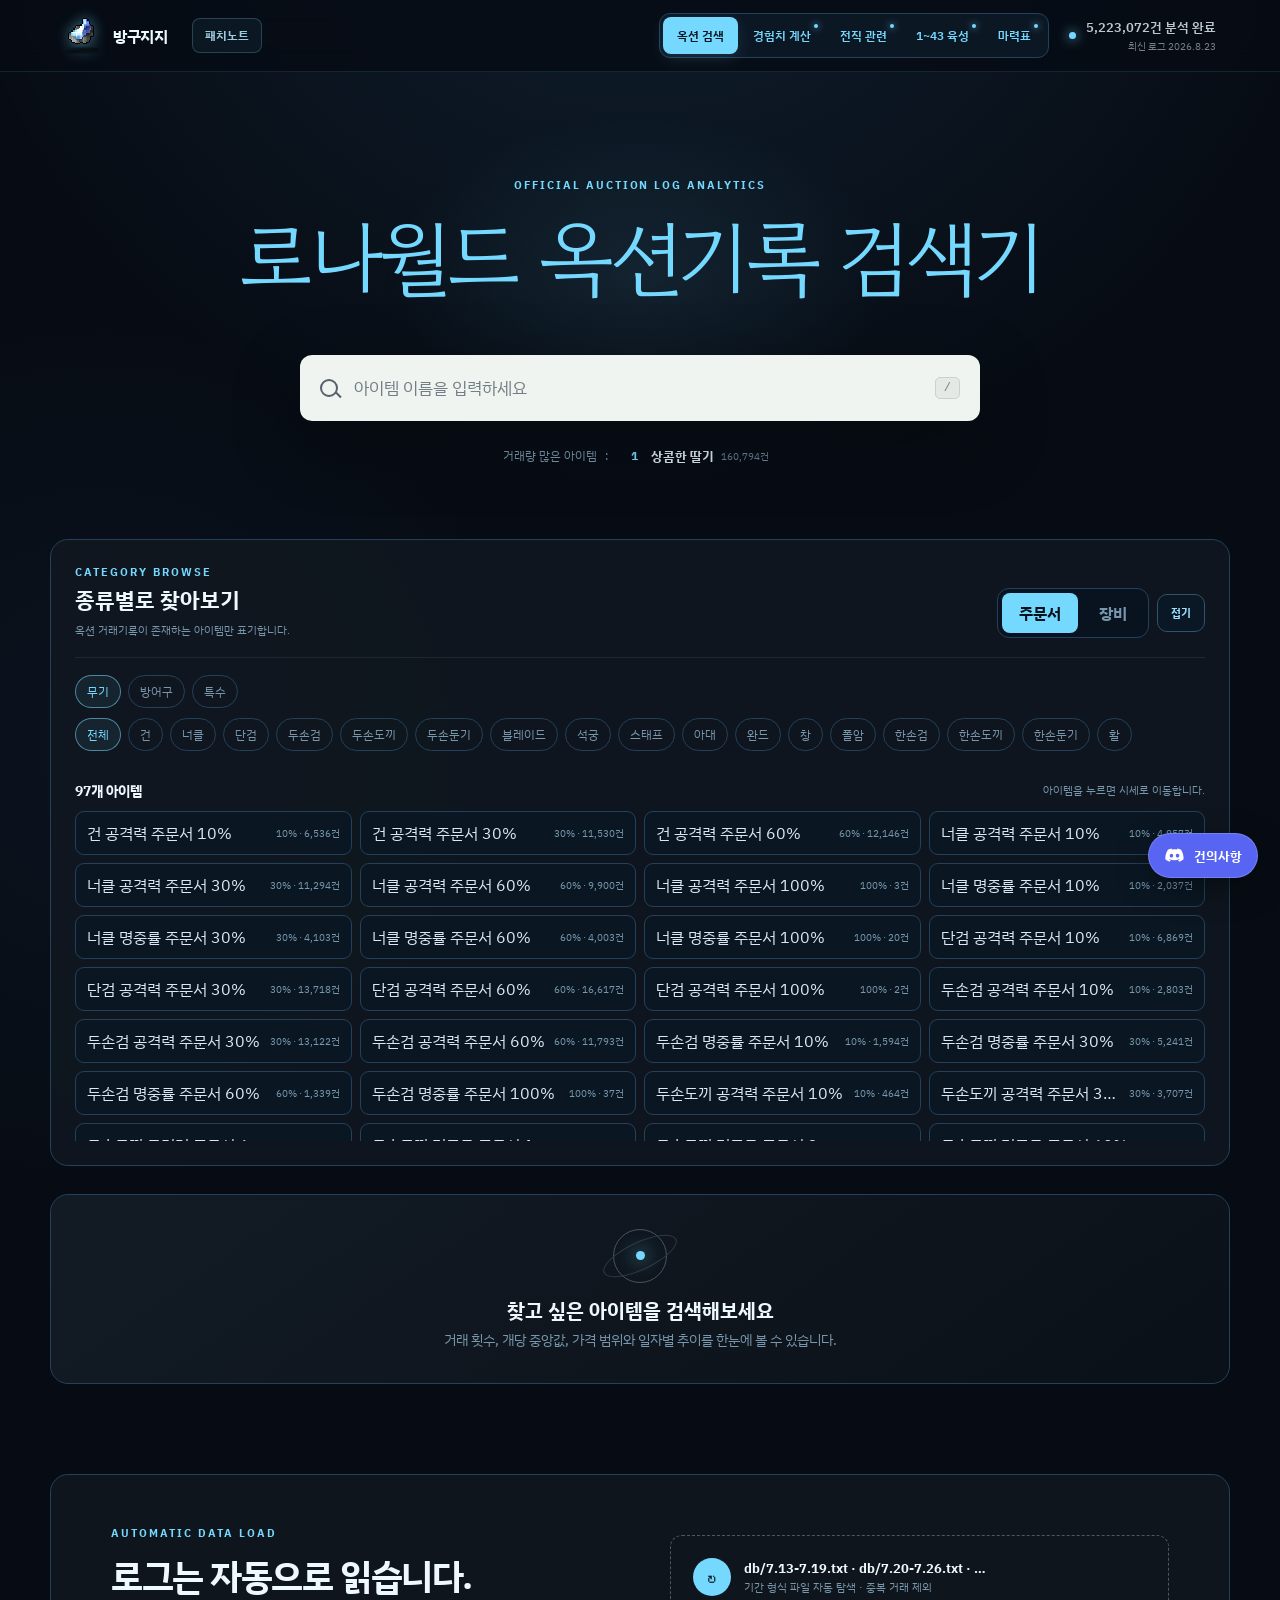
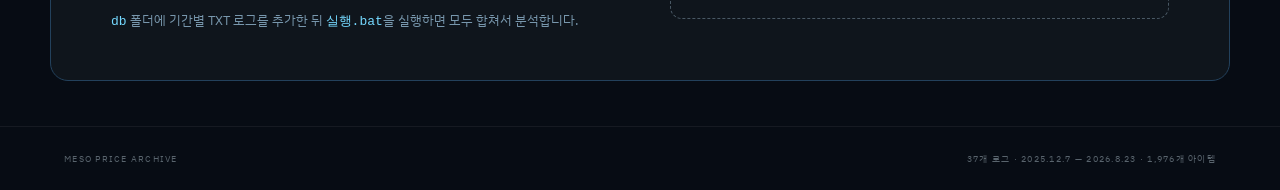
==== commit e68b7382: "Add rotating popular item ticker" ====
--- a/index.html
+++ b/index.html
@@ -38,7 +38,7 @@
       rel="stylesheet"
     />
     <link rel="stylesheet" href="styles.css?v=20260828-2" />
-    <link rel="stylesheet" href="mobile.css?v=20260828-1" />
+    <link rel="stylesheet" href="mobile.css?v=20260828-2" />
   </head>
   <body>
     <header class="topbar">
@@ -304,6 +304,6 @@
     </a>
 
     <div id="toast" class="toast" role="status" aria-live="polite"></div>
-    <script src="app.js?v=20260828-5"></script>
+    <script src="app.js?v=20260828-6"></script>
   </body>
 </html>
--- a/mobile.css
+++ b/mobile.css
@@ -4,6 +4,43 @@
 .mobile-hero-title {
   display: none;
 }
+
+.popular {
+  min-height: 34px;
+  align-items: center;
+  flex-wrap: nowrap;
+}
+
+.popular-label,
+.popular-divider {
+  flex: 0 0 auto;
+  color: var(--muted);
+  font-size: 12px;
+  line-height: 34px;
+}
+
+.popular-ticker {
+  display: grid;
+  min-width: 0;
+  padding: 6px 9px;
+  align-items: center;
+  grid-template-columns: 18px minmax(0, auto) auto;
+  gap: 7px;
+  color: #dceaf2;
+  border: 0;
+  border-radius: 7px;
+  background: transparent;
+  opacity: 0;
+  transform: translateY(5px);
+  transition: opacity .18s ease, transform .18s ease, background .18s ease;
+  cursor: pointer;
+}
+
+.popular-ticker.is-visible { opacity: 1; transform: translateY(0); }
+.popular-ticker:hover { background: rgba(117, 217, 255, .08); }
+.popular-ticker b { color: var(--accent); font-size: 12px; }
+.popular-ticker strong { overflow: hidden; font-size: 13px; text-overflow: ellipsis; white-space: nowrap; }
+.popular-ticker small { color: #648297; font-size: 10px; white-space: nowrap; }
 
 @media (max-width: 640px) {
   html,
@@ -99,9 +136,12 @@
   .mobile-data-status i { width: 3px; height: 3px; border-radius: 50%; background: var(--accent); box-shadow: 0 0 7px var(--accent); }
   .search-shell { height: 56px; margin-top: 42px; padding: 0 14px; border-radius: 11px; }
   .search-shell input { font-size: 15px; }
-  .popular { gap: 6px; margin-top: 14px; }
-  .popular span { width: 100%; line-height: 20px; }
-  .chip { min-height: 34px; padding: 7px 10px; }
+  .popular { gap: 5px; margin-top: 14px; justify-content: center; }
+  .popular-label, .popular-divider { width: auto; line-height: 34px; }
+  .popular-label { font-size: 10px; }
+  .popular-ticker { max-width: 62%; padding-right: 3px; padding-left: 3px; grid-template-columns: 15px minmax(0, 1fr); gap: 4px; }
+  .popular-ticker strong { font-size: 12px; }
+  .popular-ticker small { display: none; }
 
   .catalog-panel { margin: 0 0 20px; padding: 16px; border-radius: 14px; }
   .catalog-heading h2 { font-size: 20px; }
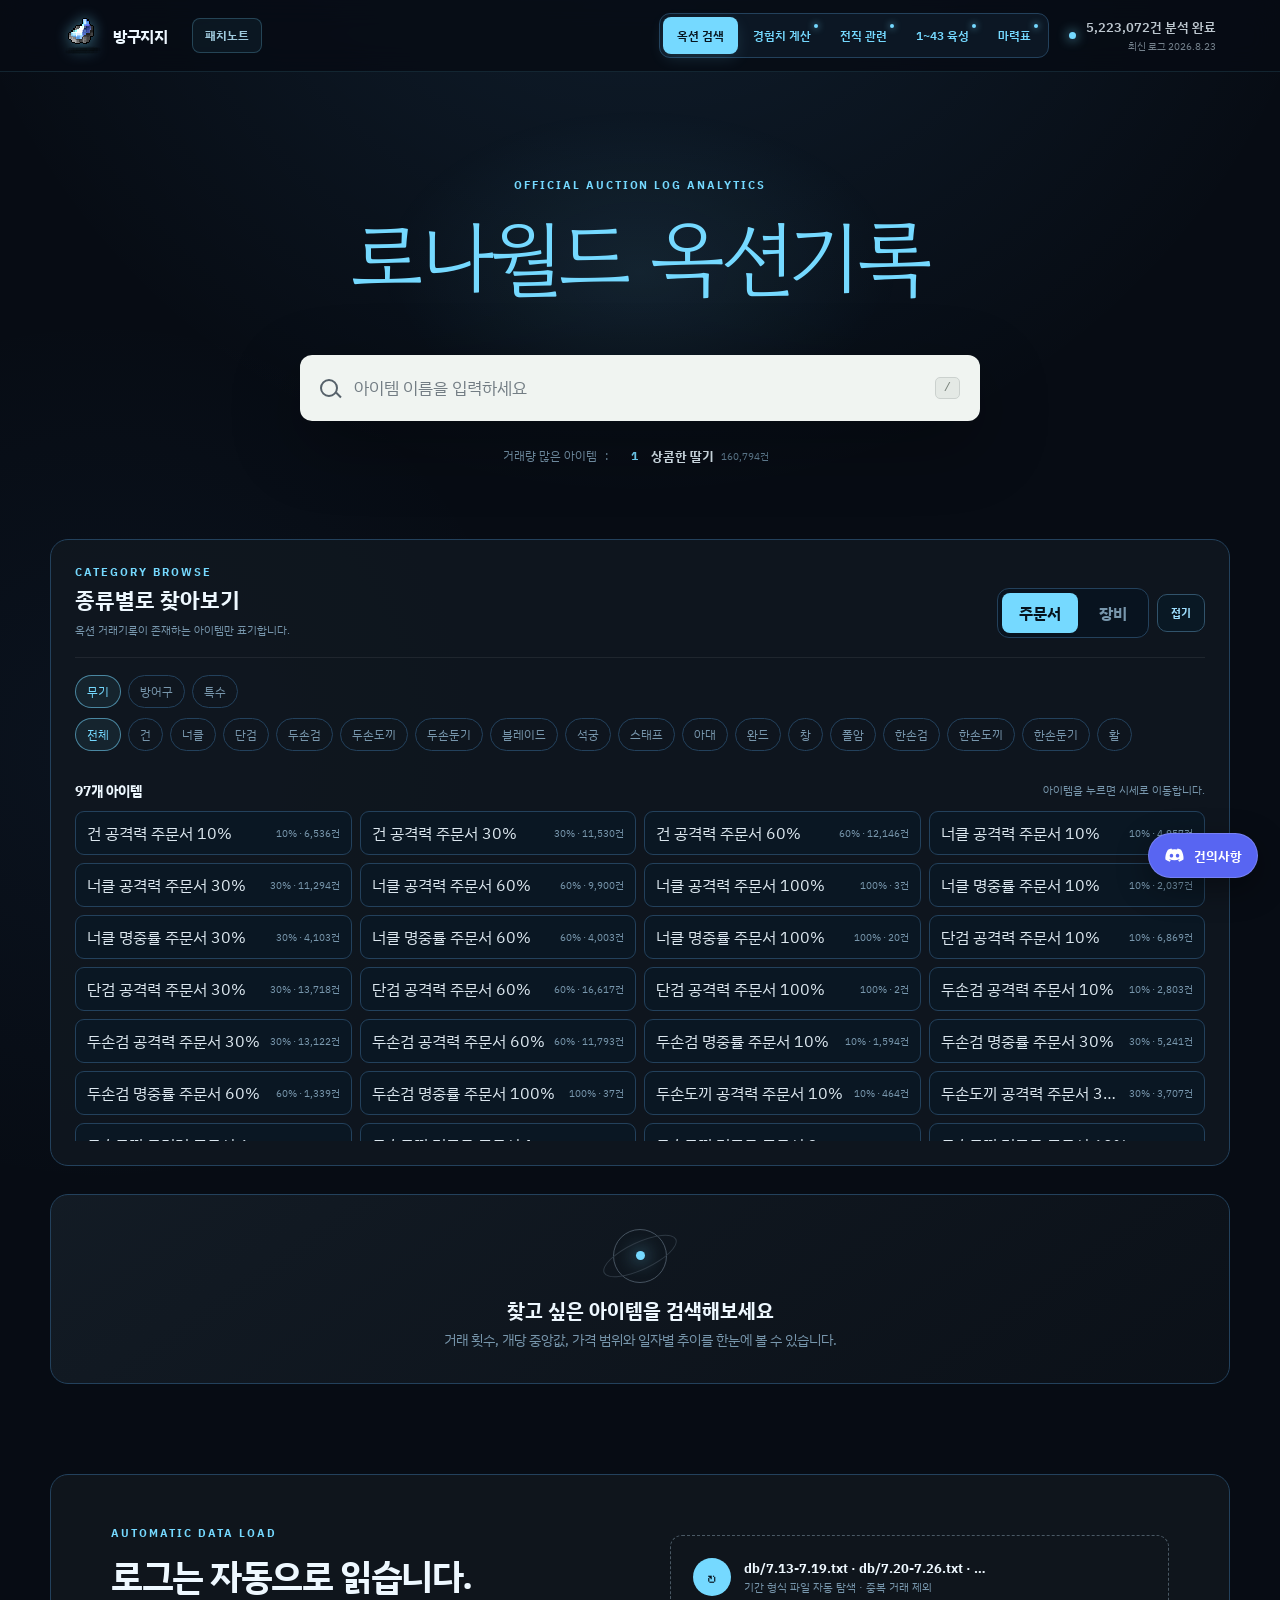
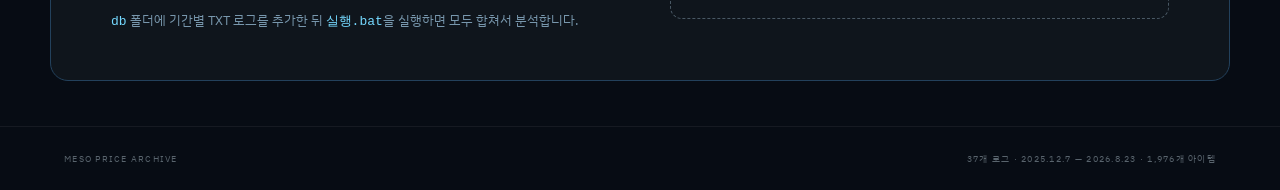
==== commit 7e39ead0: "Document mobile UI improvements" ====
--- a/index.html
+++ b/index.html
@@ -38,7 +38,7 @@
       rel="stylesheet"
     />
     <link rel="stylesheet" href="styles.css?v=20260828-2" />
-    <link rel="stylesheet" href="mobile.css?v=20260828-2" />
+    <link rel="stylesheet" href="mobile.css?v=20260828-5" />
   </head>
   <body>
     <header class="topbar">
@@ -87,7 +87,7 @@
     <main>
       <section class="hero">
         <p class="eyebrow">OFFICIAL AUCTION LOG ANALYTICS</p>
-        <h1><em class="desktop-hero-title">로나월드 옥션기록 검색기</em><em class="mobile-hero-title">로나월드<br />옥션기록</em></h1>
+        <h1><em class="desktop-hero-title">로나월드 옥션기록</em><em class="mobile-hero-title">로나월드<br />옥션기록</em></h1>
         <div class="mobile-data-status" aria-live="polite">
           <span id="mobileHeaderStatus">데이터 준비 중</span>
           <i aria-hidden="true"></i>
--- a/mobile.css
+++ b/mobile.css
@@ -49,11 +49,17 @@
     overflow-x: hidden;
   }
 
+  body { padding-top: 60px; }
   body.mobile-menu-open { overflow: hidden; }
   main { width: calc(100% - 24px); }
 
   .topbar {
-    position: relative;
+    position: fixed;
+    z-index: 70;
+    top: 0;
+    right: 0;
+    left: 0;
+    width: 100%;
     height: 60px;
     padding: 0 14px;
   }
@@ -136,11 +142,11 @@
   .mobile-data-status i { width: 3px; height: 3px; border-radius: 50%; background: var(--accent); box-shadow: 0 0 7px var(--accent); }
   .search-shell { height: 56px; margin-top: 42px; padding: 0 14px; border-radius: 11px; }
   .search-shell input { font-size: 15px; }
-  .popular { gap: 5px; margin-top: 14px; justify-content: center; }
-  .popular-label, .popular-divider { width: auto; line-height: 34px; }
+  .popular { display: grid; min-height: 62px; margin-top: 14px; grid-template-columns: auto auto; justify-content: center; gap: 0 4px; }
+  .popular-label, .popular-divider { width: auto; line-height: 22px; }
   .popular-label { font-size: 10px; }
-  .popular-ticker { max-width: 62%; padding-right: 3px; padding-left: 3px; grid-template-columns: 15px minmax(0, 1fr); gap: 4px; }
-  .popular-ticker strong { font-size: 12px; }
+  .popular-ticker { width: 100%; max-width: 100%; padding: 5px 4px; grid-column: 1 / -1; grid-template-columns: 18px minmax(0, 1fr); justify-self: stretch; gap: 6px; }
+  .popular-ticker strong { overflow: visible; font-size: 12px; text-align: center; text-overflow: clip; }
   .popular-ticker small { display: none; }
 
   .catalog-panel { margin: 0 0 20px; padding: 16px; border-radius: 14px; }
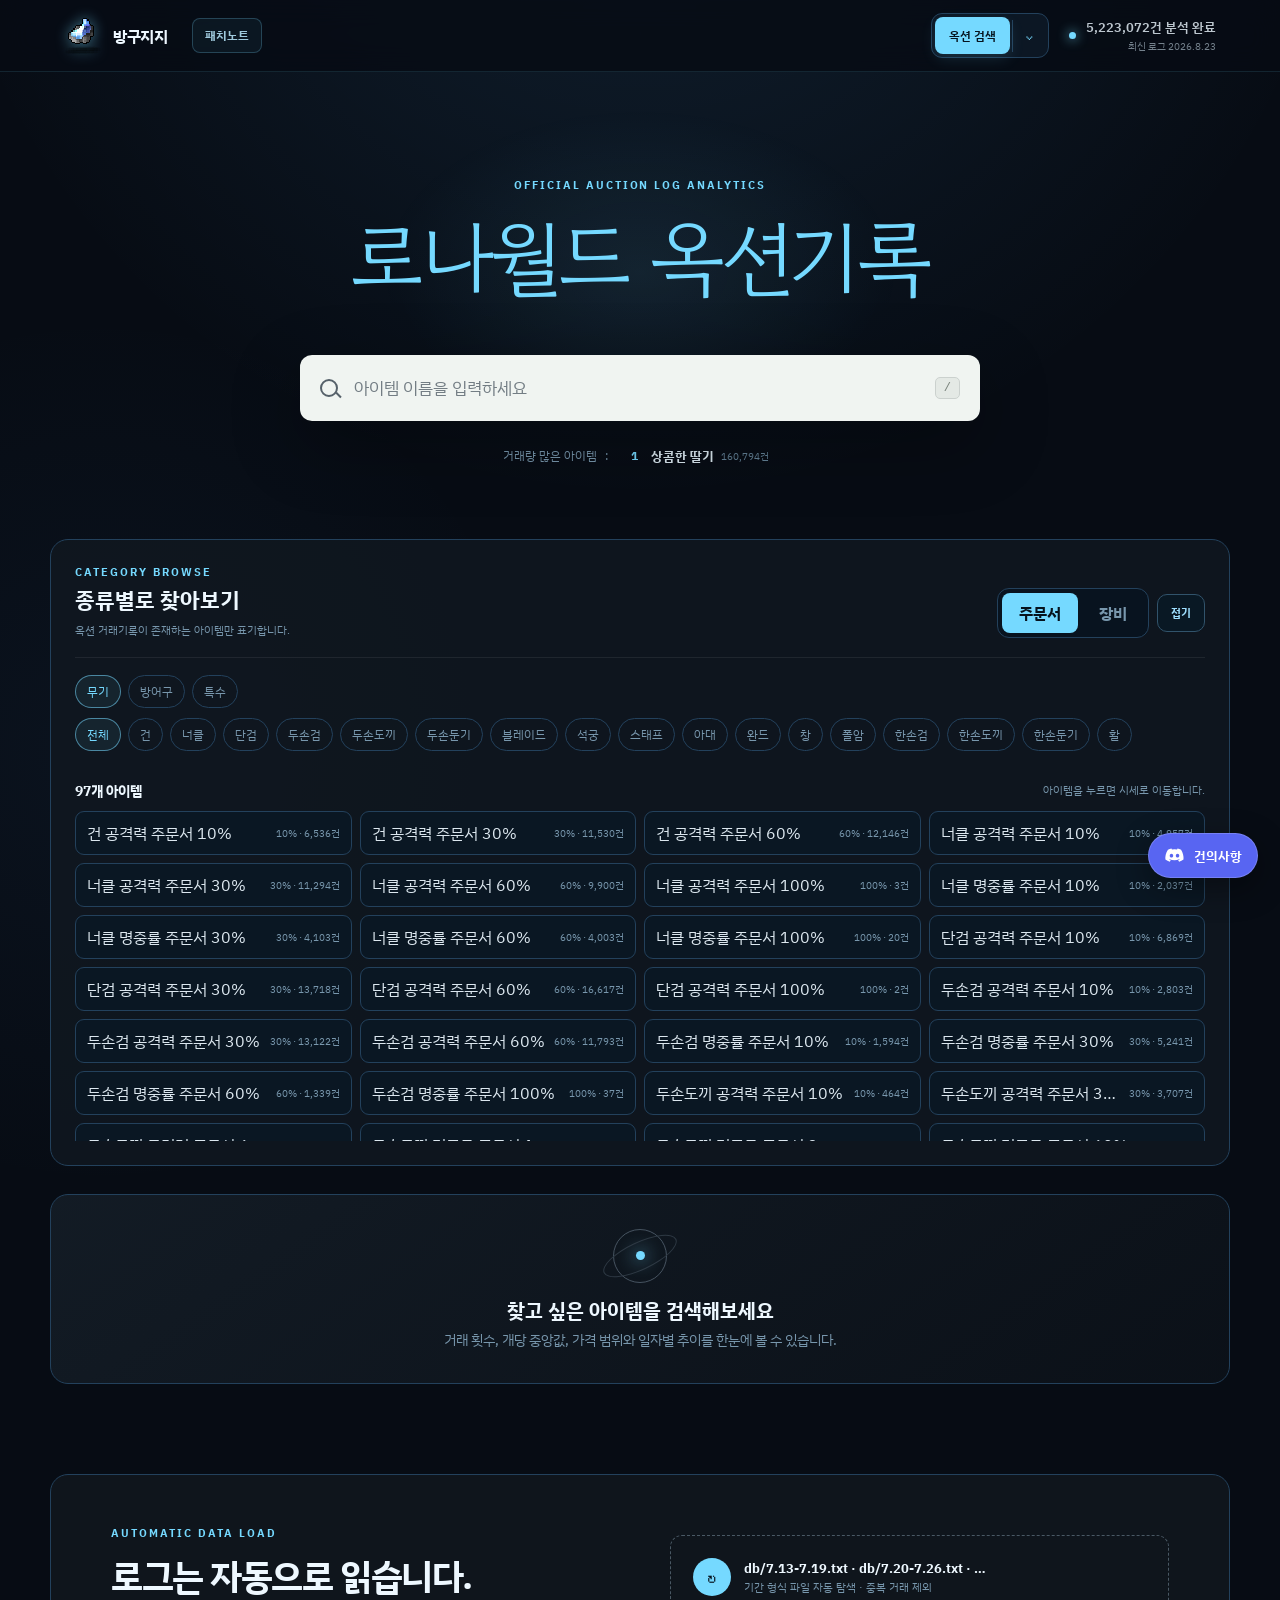
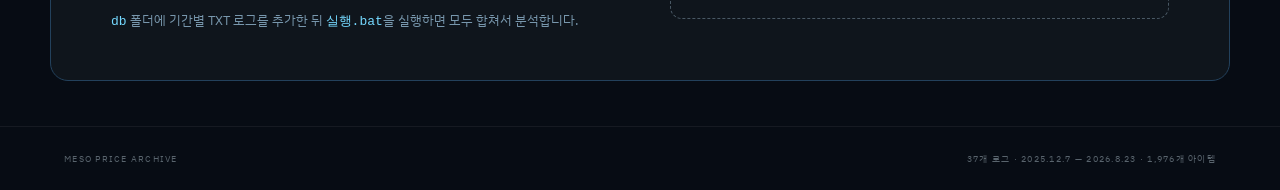
==== commit 774418cf: "Collapse desktop navigation menu" ====
--- a/index.html
+++ b/index.html
@@ -304,6 +304,7 @@
     </a>
 
     <div id="toast" class="toast" role="status" aria-live="polite"></div>
+    <script src="desktop-nav.js?v=20260828-1"></script>
     <script src="app.js?v=20260828-6"></script>
   </body>
 </html>
--- a/styles.css
+++ b/styles.css
@@ -50,6 +50,13 @@
 .header-link.active { color: #06131d; background: var(--accent); box-shadow: 0 0 0 1px var(--accent), 0 5px 16px rgba(117,217,255,.14); }
 .header-link.featured:not(.active) { color: var(--accent); }
 .header-link.featured:not(.active)::after { content: ""; position: absolute; top: 6px; right: 6px; width: 4px; height: 4px; background: var(--accent); border-radius: 50%; box-shadow: 0 0 7px var(--accent); }
+.desktop-nav-toggle { display: grid; width: 32px; height: 32px; padding: 0; place-items: center; border: 0; border-left: 1px solid var(--line); border-radius: 0 7px 7px 0; background: transparent; color: var(--accent); cursor: pointer; }
+.desktop-nav-toggle span { display: block; font-size: 19px; line-height: 1; transition: transform .2s ease; transform: translateY(-2px); }
+.site-tabs.desktop-nav-collapsed .header-link:not(.active) { display: none; }
+.site-tabs.desktop-nav-collapsed.is-open .header-link { display: block; }
+.site-tabs.desktop-nav-collapsed.is-open .desktop-nav-toggle span { transform: rotate(180deg) translateY(2px); }
+.site-tabs.desktop-nav-collapsed { position: relative; }
+.site-tabs.desktop-nav-collapsed.is-open { box-shadow: 0 10px 30px rgba(0, 0, 0, .32); }
 .data-status { display: flex; gap: 10px; align-items: center; color: var(--muted); font-size: 13px; }
 .status-dot { width: 7px; height: 7px; background: var(--accent); border-radius: 50%; box-shadow: 0 0 12px var(--accent); }
 .status-copy { display: flex; flex-direction: column; gap: 3px; text-align: right; }
@@ -358,6 +365,7 @@
 
 /* Final mobile overrides: keep these after the legacy duplicated rules above. */
 @media (max-width: 640px) {
+  .desktop-nav-toggle { display: none; }
   html, body { max-width: 100%; overflow-x: hidden; }
   body.mobile-menu-open { overflow: hidden; }
   main { width: calc(100% - 24px); }
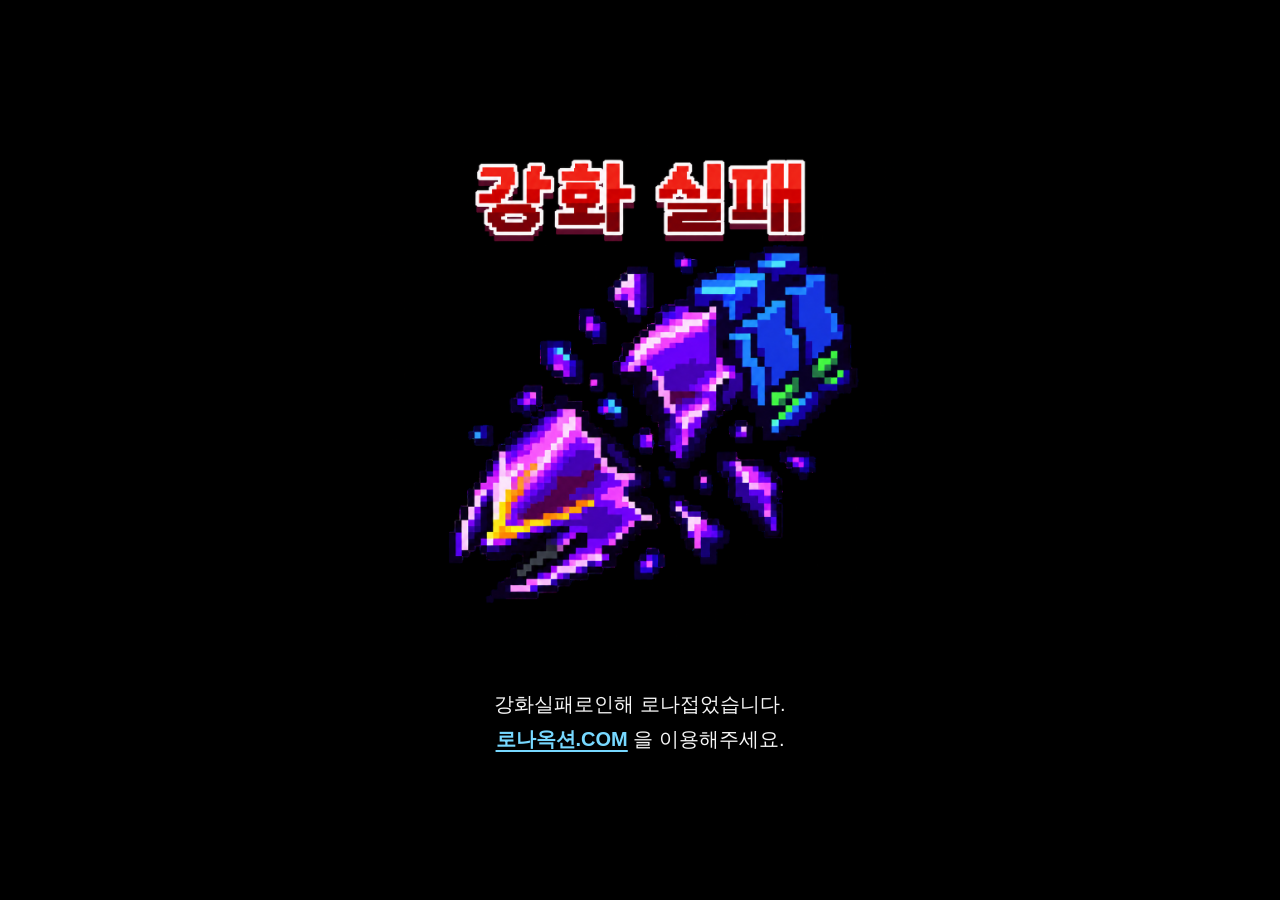
==== commit 0234ef01: "Add shutdown landing page with hidden auction access" ====
--- a/index.html
+++ b/index.html
@@ -1,310 +1,80 @@
-﻿<!doctype html>
+<!doctype html>
 <html lang="ko">
   <head>
-    <!-- Google tag (gtag.js) -->
-    <script async src="https://www.googletagmanager.com/gtag/js?id=G-NYNKXT0ZE3"></script>
-    <script>
-      window.dataLayer = window.dataLayer || [];
-      function gtag(){dataLayer.push(arguments);}
-      gtag('js', new Date());
-      gtag('config', 'G-NYNKXT0ZE3');
-    </script>
     <meta charset="UTF-8" />
     <meta name="viewport" content="width=device-width, initial-scale=1.0" />
-    <meta name="theme-color" content="#070c14" />
-    <meta
-      name="description"
-      content="방구지지는 로나월드 공식 옥션 로그를 기반으로 아이템별 평균 시세, 거래량, 옵션별 거래 기록을 검색하는 로나월드 옥션 검색기입니다."
-    />
-    <title>방구지지 - 로나월드 옥션 시세 검색기</title>
-    <link rel="canonical" href="https://rona-gg.com/" />
-    <meta name="robots" content="index, follow" />
-    <meta property="og:locale" content="ko_KR" />
-    <meta property="og:type" content="website" />
-    <meta property="og:site_name" content="방구지지" />
-    <meta property="og:title" content="방구지지 - 로나월드 옥션 시세 검색기" />
-    <meta property="og:description" content="로나월드 공식 옥션 로그 기반 아이템 시세·거래량·옵션별 거래 기록 검색" />
-    <meta property="og:url" content="https://rona-gg.com/" />
-    <meta property="og:image" content="https://rona-gg.com/assets/time-shard.png" />
-    <meta name="twitter:card" content="summary" />
-    <script type="application/ld+json">
-      {"@context":"https://schema.org","@type":"WebSite","name":"방구지지","alternateName":"로나월드 옥션 검색기","url":"https://rona-gg.com/","description":"로나월드 공식 옥션 로그 기반 아이템 시세 및 거래 기록 검색기","inLanguage":"ko-KR"}
-    </script>
+    <meta name="theme-color" content="#000000" />
+    <meta name="description" content="로나지지 서비스 종료 안내" />
+    <title>RONA-GG</title>
     <link rel="icon" type="image/png" href="assets/time-shard.png" />
-    <link rel="preconnect" href="https://fonts.googleapis.com" />
-    <link rel="preconnect" href="https://fonts.gstatic.com" crossorigin />
-    <link
-      href="https://fonts.googleapis.com/css2?family=Gowun+Dodum&family=IBM+Plex+Sans+KR:wght@400;500;600;700&display=swap"
-      rel="stylesheet"
-    />
-    <link rel="stylesheet" href="styles.css?v=20260828-2" />
-    <link rel="stylesheet" href="mobile.css?v=20260828-5" />
+    <style>
+      :root { color-scheme: dark; font-family: "Malgun Gothic", "Apple SD Gothic Neo", sans-serif; }
+      * { box-sizing: border-box; }
+      html, body { width: 100%; min-height: 100%; margin: 0; }
+      body {
+        min-height: 100svh;
+        display: grid;
+        place-items: center;
+        overflow-x: hidden;
+        background: #000;
+        color: #f5f5f5;
+      }
+      main { width: min(92vw, 720px); padding: 32px 0; text-align: center; }
+      .failed-image {
+        display: block;
+        width: min(72vw, 520px);
+        height: auto;
+        margin: 0 auto 24px;
+        border: 0;
+        background: transparent;
+        cursor: default;
+        user-select: none;
+        -webkit-user-drag: none;
+      }
+      p {
+        margin: 0;
+        font-size: clamp(15px, 2.4vw, 20px);
+        line-height: 1.75;
+        word-break: keep-all;
+      }
+      a { color: #77d8ff; font-weight: 700; text-underline-offset: 4px; }
+      a:hover, a:focus-visible { color: #b9ecff; }
+      @media (max-width: 520px) {
+        main { width: min(90vw, 420px); }
+        .failed-image { width: min(88vw, 420px); margin-bottom: 18px; }
+        p { font-size: 15px; }
+      }
+    </style>
   </head>
   <body>
-    <header class="topbar">
-      <a class="brand" href="./" aria-label="로나옥션검색기 홈">
-        <span class="brand-mark"><img src="assets/time-shard.png" alt="시간조각" /></span>
-        <span>방구지지</span>
-      </a>
-      <button class="mobile-menu-button" type="button" aria-label="메뉴 열기" aria-controls="mobileDrawer" aria-expanded="false">
-        <span></span><span></span><span></span>
-      </button>
-      <a class="patch-link" href="patchnotes.html">패치노트</a>
-      <div class="header-actions">
-        <nav class="site-tabs" aria-label="주요 메뉴">
-          <a class="header-link active" href="./" aria-current="page">옥션 검색</a>
-          <a class="header-link featured" href="exp.html">경험치 계산</a>
-          <a class="header-link featured" href="job.html">전직 관련</a>
-          <a class="header-link featured" href="guide.html">1~43 육성</a>
-          <a class="header-link featured" href="magic.html">마력표</a>
-        </nav>
-        <div class="data-status">
-          <span class="status-dot"></span>
-          <span class="status-copy">
-            <strong id="headerStatus">데이터 준비 중</strong>
-            <small id="headerLatest">최신 로그 확인 중</small>
-          </span>
-        </div>
-      </div>
-    </header>
-
-    <div id="mobileMenuBackdrop" class="mobile-menu-backdrop" hidden></div>
-    <aside id="mobileDrawer" class="mobile-drawer" aria-label="모바일 메뉴" aria-hidden="true">
-      <div class="mobile-drawer-head">
-        <a class="brand" href="./"><span class="brand-mark"><img src="assets/time-shard.png" alt="" /></span><span>방구지지</span></a>
-        <button class="mobile-menu-close" type="button" aria-label="메뉴 닫기">×</button>
-      </div>
-      <nav class="mobile-drawer-nav" aria-label="주요 메뉴">
-        <a class="active" href="./">옥션 검색</a>
-        <a href="exp.html">경험치 계산</a>
-        <a href="job.html">전직 관련</a>
-        <a href="guide.html">1~43 육성</a>
-        <a href="magic.html">마력표</a>
-        <a href="patchnotes.html">패치노트</a>
-      </nav>
-    </aside>
-
     <main>
-      <section class="hero">
-        <p class="eyebrow">OFFICIAL AUCTION LOG ANALYTICS</p>
-        <h1><em class="desktop-hero-title">로나월드 옥션기록</em><em class="mobile-hero-title">로나월드<br />옥션기록</em></h1>
-        <div class="mobile-data-status" aria-live="polite">
-          <span id="mobileHeaderStatus">데이터 준비 중</span>
-          <i aria-hidden="true"></i>
-          <span id="mobileHeaderLatest">최신 로그 확인 중</span>
-        </div>
-        <div class="search-shell">
-          <label class="sr-only" for="searchInput">아이템 이름 검색</label>
-          <span class="search-icon" aria-hidden="true"></span>
-          <input
-            id="searchInput"
-            type="search"
-            autocomplete="off"
-            placeholder="아이템 이름을 입력하세요"
-            disabled
-          />
-          <kbd>/</kbd>
-          <div id="suggestions" class="suggestions" hidden></div>
-        </div>
-
-        <div id="popular" class="popular"></div>
-      </section>
-
-      <section id="catalogPanel" class="catalog-panel" hidden>
-        <div class="catalog-heading">
-          <div>
-            <p class="eyebrow">CATEGORY BROWSE</p>
-            <h2>종류별로 찾아보기</h2>
-            <p class="catalog-source">옥션 거래기록이 존재하는 아이템만 표기합니다.</p>
-          </div>
-          <div class="catalog-heading-actions">
-            <div class="catalog-tabs" role="tablist" aria-label="아이템 종류">
-              <button type="button" class="active" data-catalog-mode="scroll" role="tab" aria-selected="true">주문서</button>
-              <button type="button" data-catalog-mode="equipment" role="tab" aria-selected="false">장비</button>
-            </div>
-            <button id="catalogToggle" class="catalog-toggle" type="button" aria-expanded="true" aria-controls="catalogBody">접기</button>
-          </div>
-        </div>
-        <div id="catalogBody">
-          <div id="catalogPrimary" class="catalog-filters" aria-label="대분류"></div>
-          <div id="catalogSecondary" class="catalog-filters catalog-secondary" aria-label="소분류"></div>
-          <div id="catalogLevels" class="catalog-filters catalog-levels" aria-label="레벨 구간" hidden></div>
-          <div class="catalog-result-heading">
-            <strong id="catalogSummary"></strong>
-            <span>아이템을 누르면 시세로 이동합니다.</span>
-          </div>
-          <div id="catalogItems" class="catalog-items"></div>
-        </div>
-      </section>
-
-      <section id="emptyState" class="empty-panel">
-        <div class="empty-orbit"><span></span></div>
-        <h2>찾고 싶은 아이템을 검색해보세요</h2>
-        <p>거래 횟수, 개당 중앙값, 가격 범위와 일자별 추이를 한눈에 볼 수 있습니다.</p>
-      </section>
-
-      <section id="result" class="result" hidden>
-        <div id="resultStickySentinel" class="result-sticky-sentinel" aria-hidden="true"></div>
-        <div class="result-heading">
-          <div class="result-identity">
-            <div id="itemIconWrap" class="item-icon-wrap" hidden>
-              <img id="itemIcon" alt="" width="64" height="64" />
-            </div>
-            <div>
-              <p class="eyebrow">SEARCH RESULT</p>
-              <div class="result-title-row">
-                <h2 id="itemName"></h2>
-                <div id="itemInfo" class="item-info" hidden>
-                  <button id="itemInfoButton" class="item-info-button" type="button" aria-expanded="false" aria-describedby="itemInfoTooltip">
-                    정보 <span aria-hidden="true">ⓘ</span>
-                  </button>
-                  <article id="itemInfoTooltip" class="item-info-tooltip" role="tooltip"></article>
-                </div>
-              </div>
-            </div>
-          </div>
-          <div class="sticky-search" role="search">
-            <span class="search-icon" aria-hidden="true"></span>
-            <input id="stickySearchInput" type="search" autocomplete="off" placeholder="다른 아이템 검색" aria-label="다른 아이템 검색" />
-            <div id="stickySuggestions" class="sticky-suggestions" hidden></div>
-          </div>
-          <button id="copyButton" class="ghost-button" type="button">링크 복사</button>
-        </div>
-
-        <div class="stats-grid">
-          <article class="stat-card featured">
-            <span>최근 1주일 평균가</span>
-            <div class="stat-value-row">
-              <strong id="medianPrice">—</strong>
-              <small id="weeklyComparison" class="comparison-badge" hidden></small>
-            </div>
-            <small>최근 7일 총 거래금액 ÷ 총수량<br />실제 수량을 반영한 개당 평균가</small>
-          </article>
-          <article class="stat-card">
-            <span>전체 기간 평균가</span>
-            <strong id="averagePrice">—</strong>
-            <small id="averagePeriod">전체 로그 기간</small>
-          </article>
-          <article class="stat-card">
-            <span>최저 — 최고</span>
-            <strong id="priceRange">—</strong>
-            <small>메소</small>
-          </article>
-          <article class="stat-card">
-            <span>거래 기록</span>
-            <strong id="tradeCount">—</strong>
-            <small id="quantityTotal">—</small>
-          </article>
-          <article class="stat-card">
-            <span>일평균 거래건수</span>
-            <strong id="dailyAverage">—</strong>
-            <small>최근 7일 기준</small>
-          </article>
-        </div>
-
-        <article id="optionPanel" class="panel option-panel" hidden>
-          <div class="panel-heading">
-            <div>
-              <h3>장비 옵션 필터</h3>
-              <p>합마력·합공격력은 정확히 일치하거나 입력값 이상인 거래만 볼 수 있습니다.</p>
-            </div>
-            <button id="resetFilters" class="text-button" type="button">필터 초기화</button>
-          </div>
-          <div id="optionFilters" class="option-filters"></div>
-          <p id="filterSummary" class="filter-summary"></p>
-        </article>
-
-        <div class="content-grid">
-          <article id="chartPanel" class="panel chart-panel">
-            <div class="panel-heading">
-              <div>
-                <h3>일자별 시세</h3>
-                <div class="chart-legend">
-                  <span class="price-legend">개당 중앙값</span>
-                  <span class="count-legend">거래건수</span>
-                </div>
-              </div>
-              <button id="chartToggle" class="text-button chart-toggle" type="button" aria-expanded="true" aria-controls="chartContent">접기</button>
-            </div>
-            <div id="chartContent" class="chart-content">
-              <div class="chart-unit-label">가격 · 거래건수</div>
-              <div class="chart-wrap">
-                <canvas id="priceChart" aria-label="일자별 가격 추이 차트"></canvas>
-                <div id="chartTooltip" class="chart-tooltip" hidden></div>
-              </div>
-            </div>
-          </article>
-
-          <article class="panel distribution-panel">
-            <div class="panel-heading">
-              <div>
-                <h3>가격 분포</h3>
-                <p>개당가 구간별 거래 수</p>
-              </div>
-            </div>
-            <div id="distribution" class="distribution"></div>
-          </article>
-        </div>
-
-        <article class="panel trades-panel">
-          <div class="panel-heading">
-            <div>
-              <h3>최근 거래</h3>
-              <p id="tradesCaption">최신 기록 50건</p>
-            </div>
-            <div class="trade-controls">
-              <label class="sort-control">
-                <span class="sr-only">거래내역 정렬</span>
-                <select id="sortSelect" aria-label="거래내역 정렬">
-                  <option value="newest">최신순</option>
-                  <option value="oldest">오래된순</option>
-                  <option value="price-high">가격 높은순</option>
-                  <option value="price-low">가격 낮은순</option>
-                </select>
-              </label>
-              <button id="unitToggle" class="unit-toggle" type="button" aria-pressed="false">한글 단위 OFF</button>
-            </div>
-          </div>
-          <div class="table-wrap">
-            <table>
-              <thead>
-                <tr><th>거래 시각</th><th>옵션</th><th>수량</th><th>총액</th><th>개당가</th></tr>
-              </thead>
-              <tbody id="tradeRows"></tbody>
-            </table>
-          </div>
-          <nav id="tradePagination" class="trade-pagination" aria-label="거래내역 페이지" hidden></nav>
-        </article>
-      </section>
-
-      <section class="upload-section">
-        <div>
-          <p class="eyebrow">AUTOMATIC DATA LOAD</p>
-          <h2>로그는 자동으로 읽습니다.</h2>
-          <p><code>db</code> 폴더에 기간별 TXT 로그를 추가한 뒤 <code>실행.bat</code>을 실행하면 모두 합쳐서 분석합니다.</p>
-        </div>
-        <div class="drop-zone static-log">
-          <span class="upload-arrow">↻</span>
-          <strong>db/7.13-7.19.txt · db/7.20-7.26.txt · …</strong>
-          <small>기간 형식 파일 자동 탐색 · 중복 거래 제외</small>
-        </div>
-      </section>
+      <img
+        id="failedImage"
+        class="failed-image"
+        src="assets/enhancement-failed.png"
+        alt="강화 실패로 파손된 장비"
+        draggable="false"
+      />
+      <p>
+        강화실패로인해 로나접었습니다.<br />
+        <a href="https://xn--910b70mg3hp6e.com/">로나옥션.COM</a> 을 이용해주세요.
+      </p>
     </main>
-
-    <footer>
-      <span>MESO PRICE ARCHIVE</span>
-      <span id="footerMeta">공식 배포 로그 기반</span>
-    </footer>
-
-    <a class="discord-feedback" href="https://discord.com/users/681501120212107319" target="_blank" rel="noopener noreferrer" aria-label="디스코드로 건의사항 보내기">
-      <svg viewBox="0 0 24 24" aria-hidden="true">
-        <path d="M19.5 5.34A16.3 16.3 0 0 0 15.44 4l-.5 1.02a15.1 15.1 0 0 0-5.86 0L8.56 4A16.4 16.4 0 0 0 4.5 5.35C1.94 9.2 1.25 12.95 1.6 16.65a16.5 16.5 0 0 0 4.98 2.52l1.2-1.65a10.6 10.6 0 0 1-1.88-.9l.46-.36c3.63 1.68 7.56 1.68 11.15 0l.47.36c-.6.36-1.23.66-1.88.9l1.2 1.65a16.4 16.4 0 0 0 4.98-2.52c.42-4.29-.73-8-2.78-11.31ZM8.52 14.4c-1.09 0-1.98-1-1.98-2.22 0-1.23.87-2.23 1.98-2.23 1.12 0 2 1.01 1.98 2.23 0 1.22-.88 2.22-1.98 2.22Zm6.96 0c-1.09 0-1.98-1-1.98-2.22 0-1.23.87-2.23 1.98-2.23 1.12 0 2 1.01 1.98 2.23 0 1.22-.86 2.22-1.98 2.22Z"/>
-      </svg>
-      <span>건의사항</span>
-    </a>
-
-    <div id="toast" class="toast" role="status" aria-live="polite"></div>
-    <script src="desktop-nav.js?v=20260828-1"></script>
-    <script src="app.js?v=20260828-6"></script>
+    <script>
+      (() => {
+        const image = document.getElementById("failedImage");
+        let clickCount = 0;
+        let resetTimer;
+        image.addEventListener("click", () => {
+          clickCount += 1;
+          window.clearTimeout(resetTimer);
+          if (clickCount >= 3) {
+            window.location.href = "auction.html";
+            return;
+          }
+          resetTimer = window.setTimeout(() => { clickCount = 0; }, 1200);
+        });
+      })();
+    </script>
   </body>
 </html>
